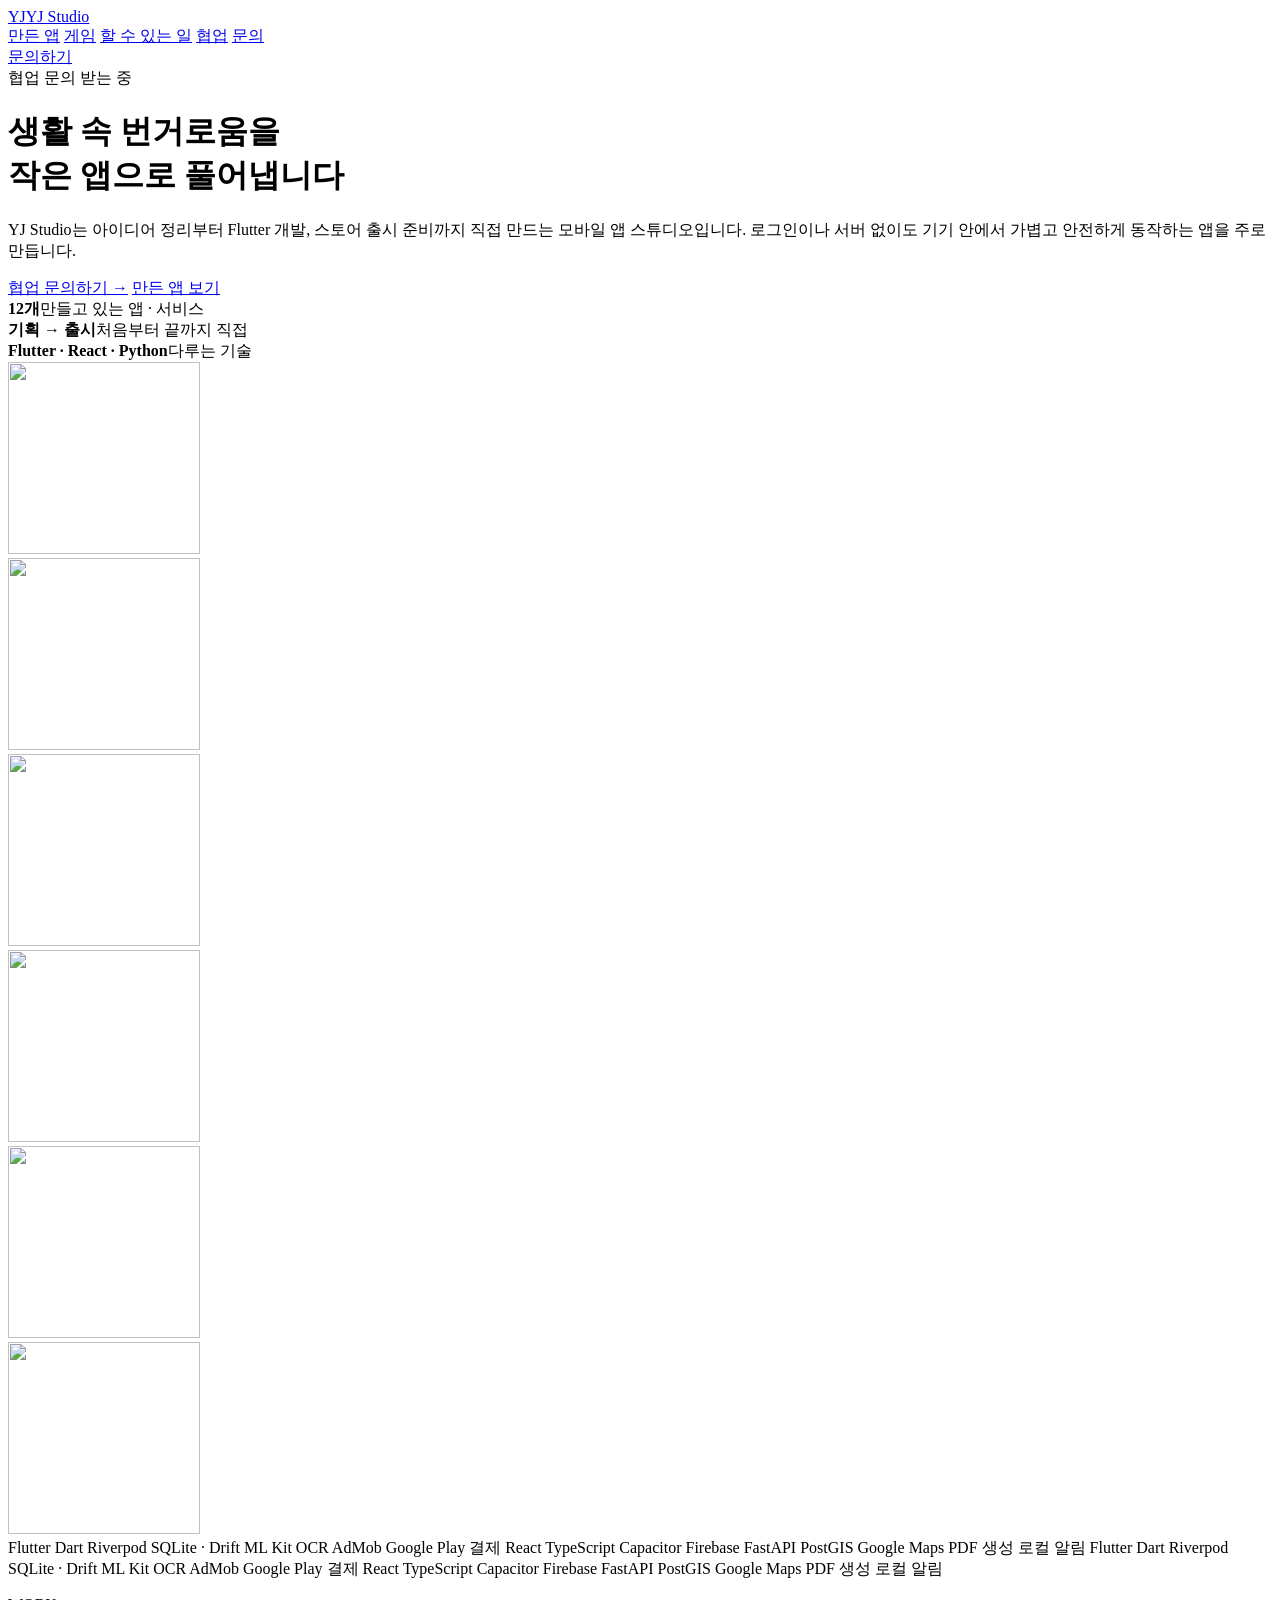
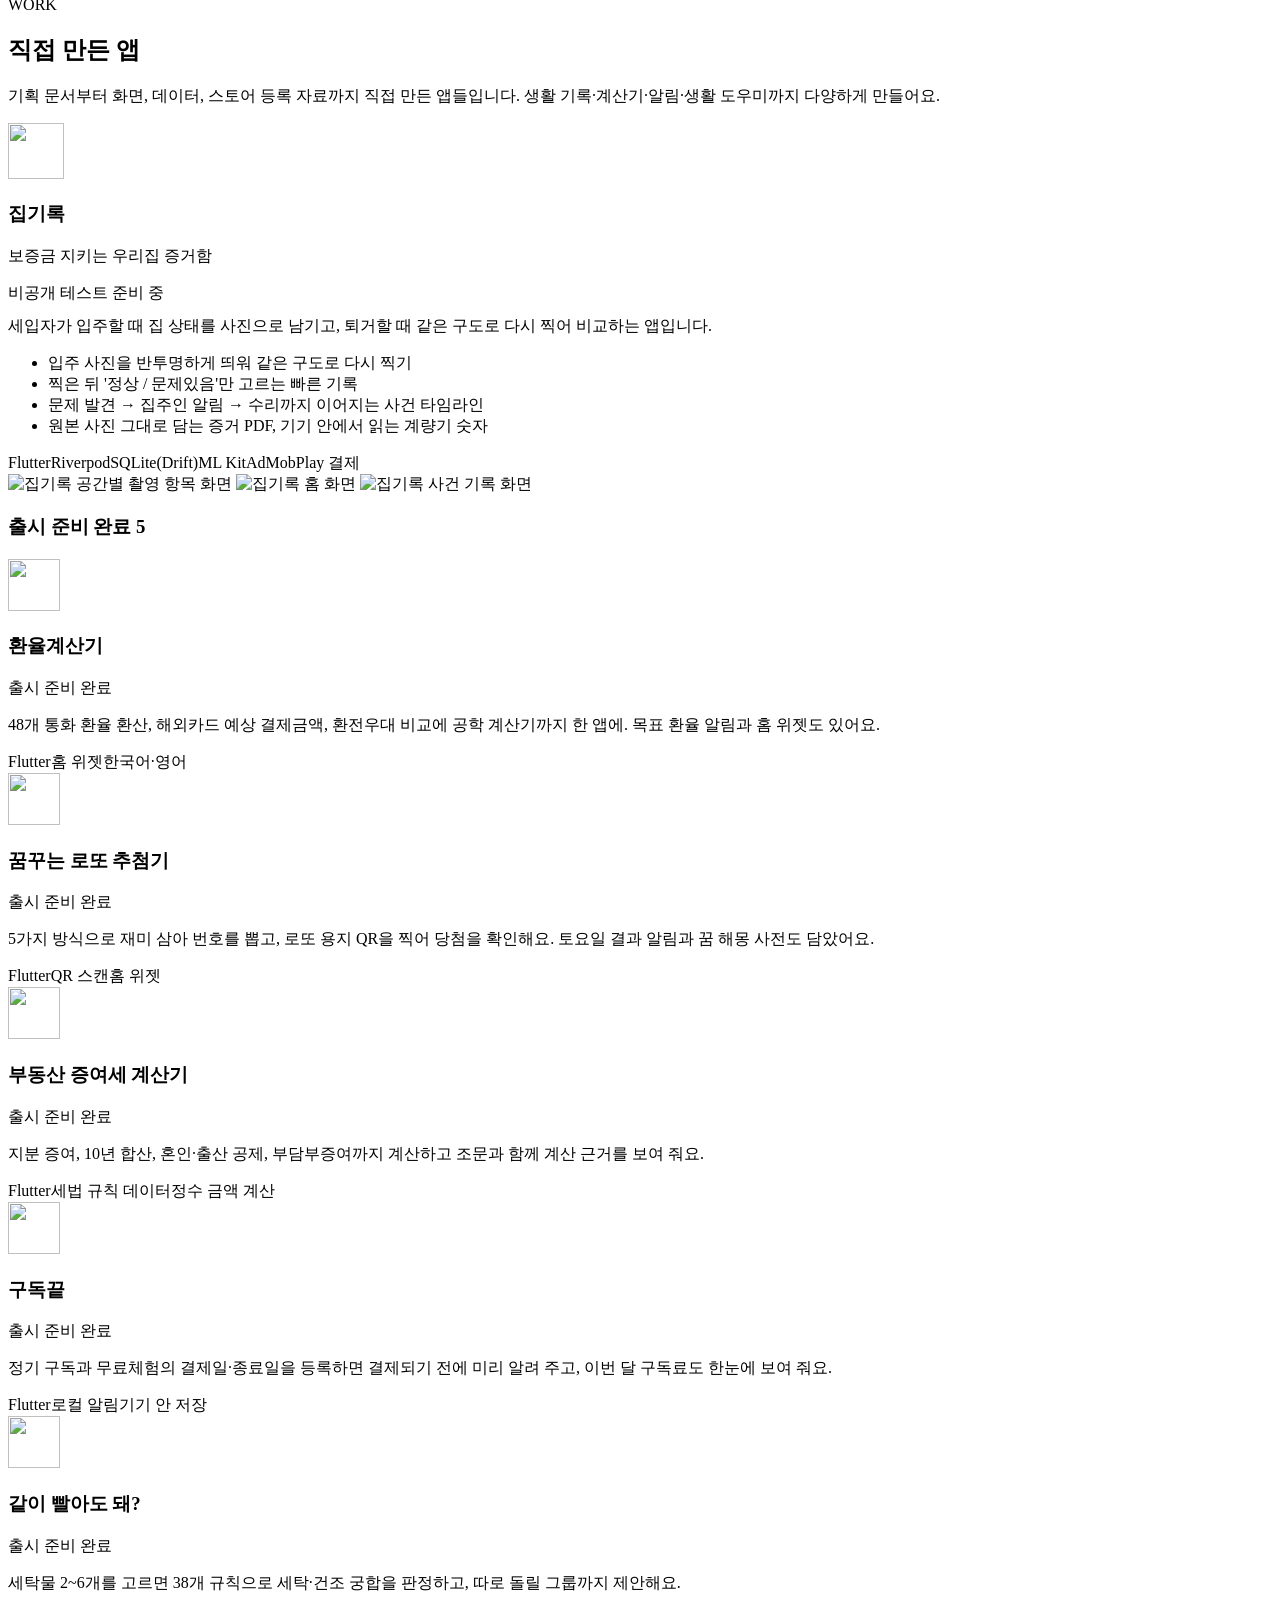
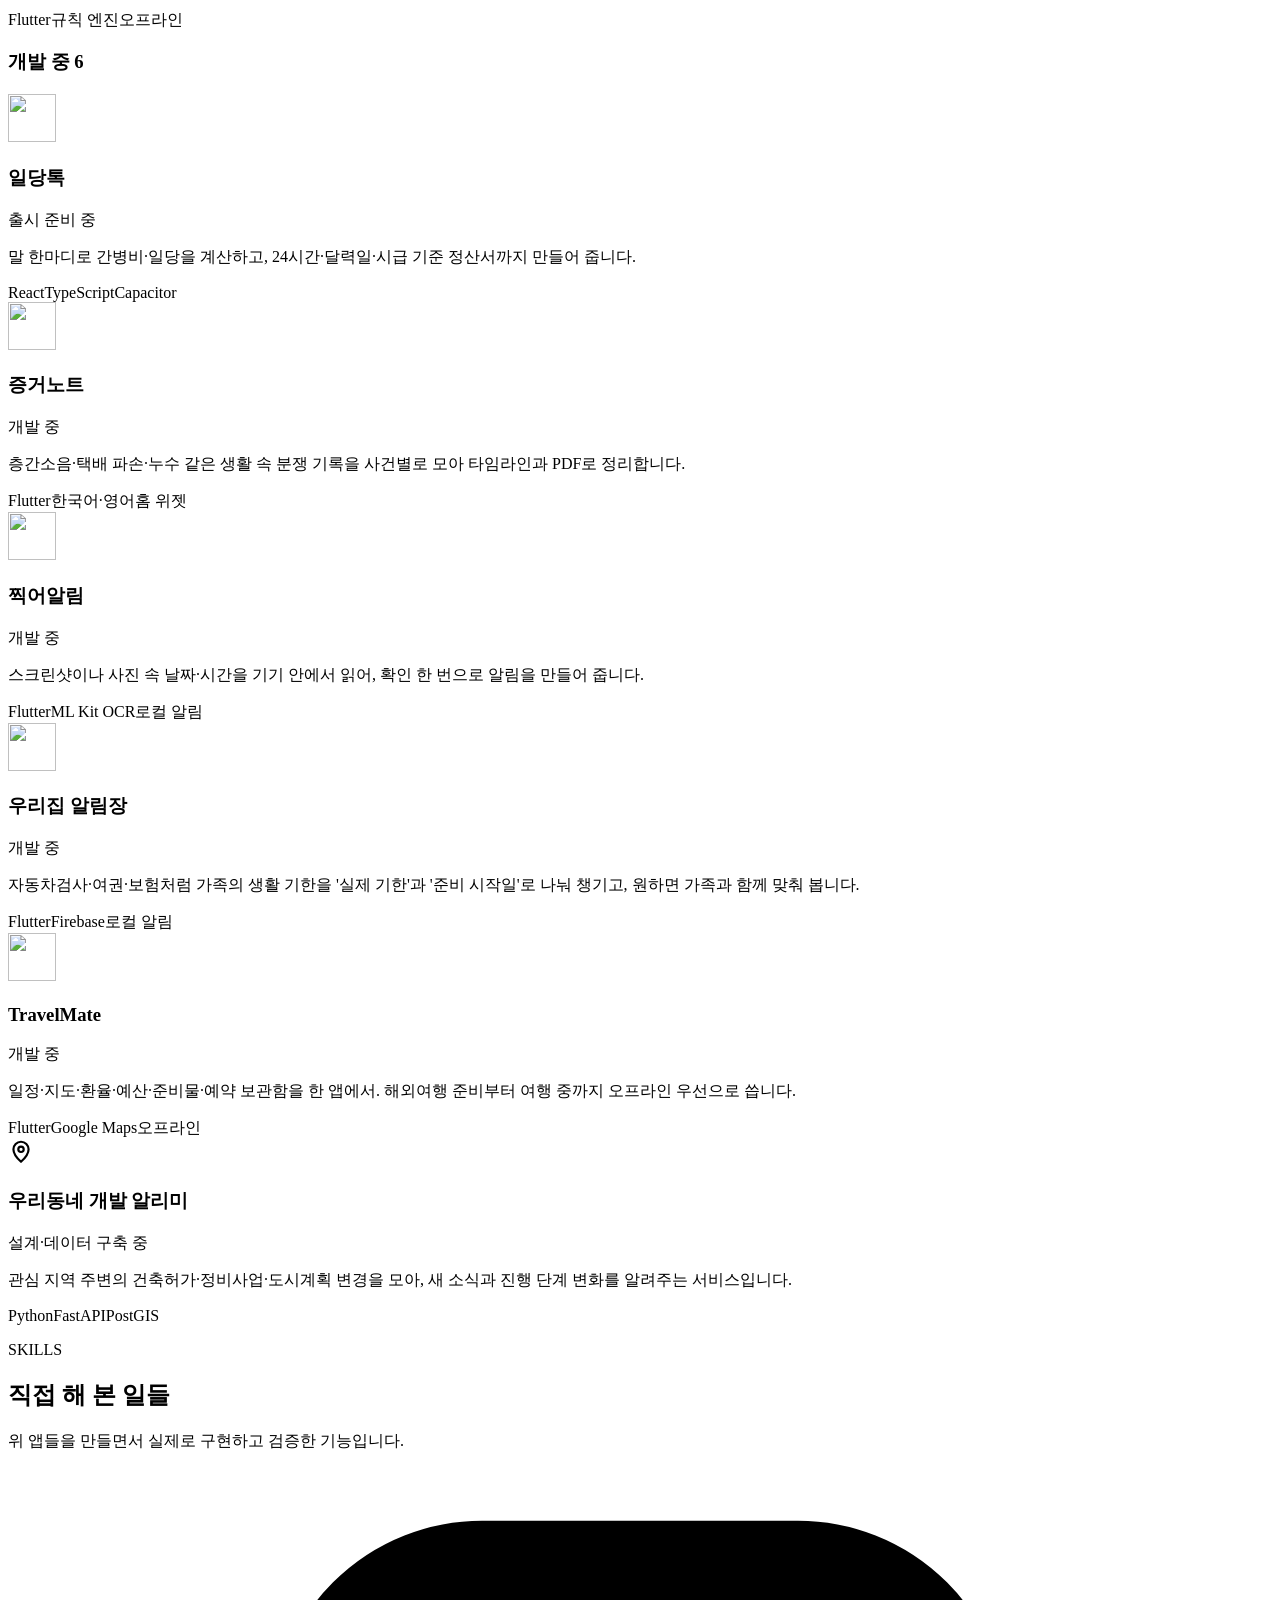
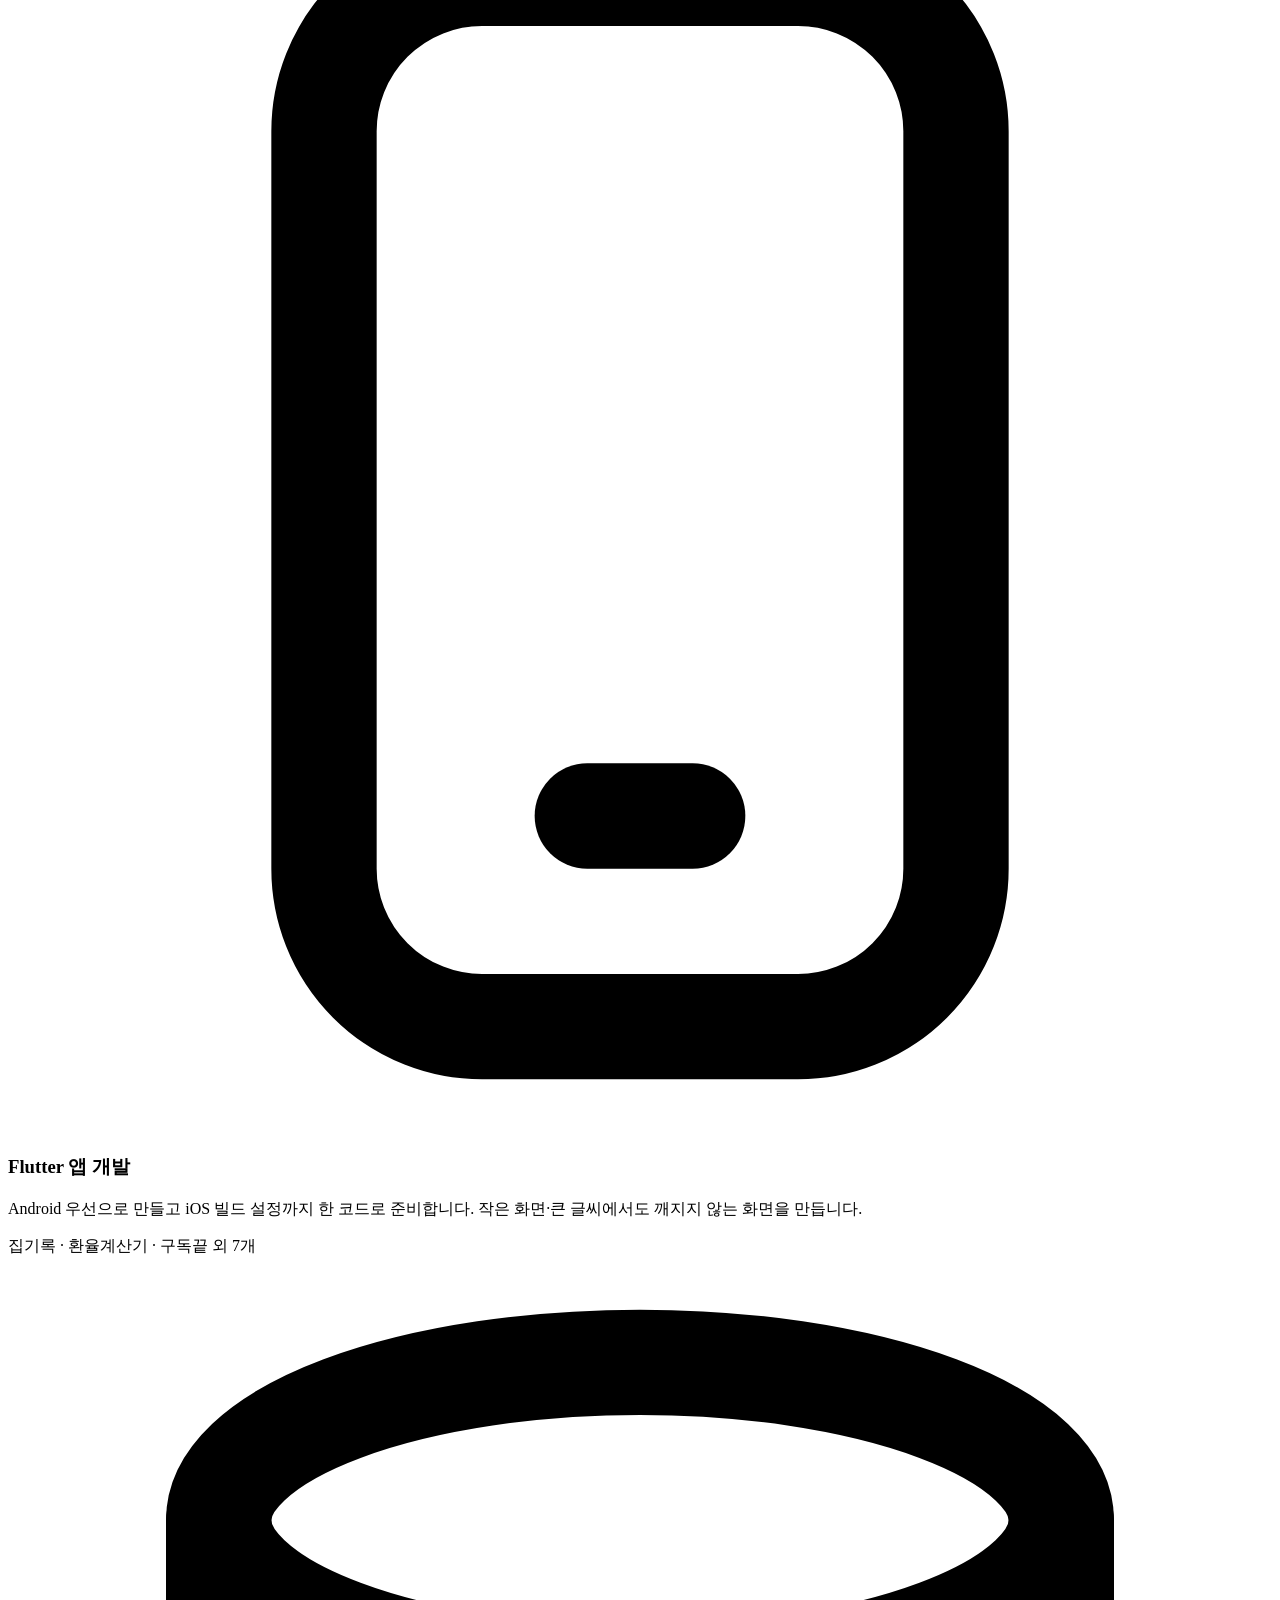
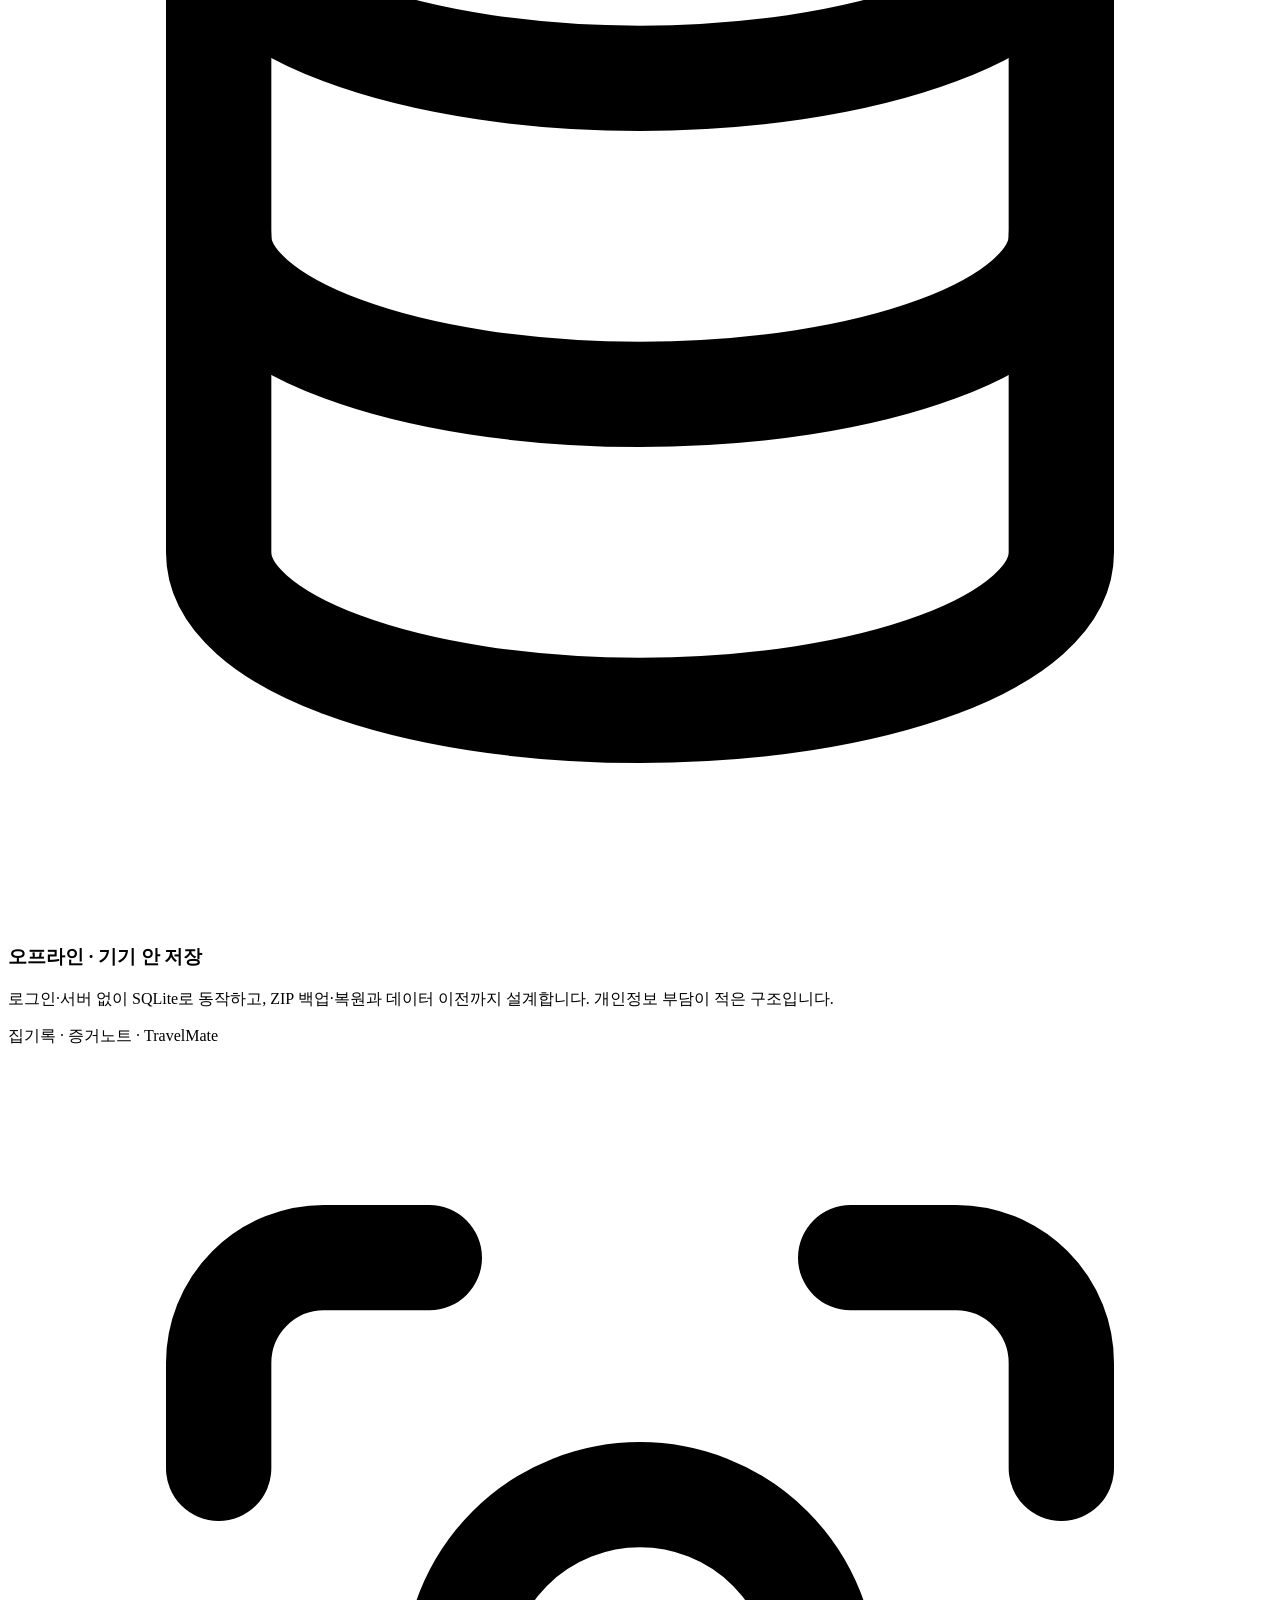
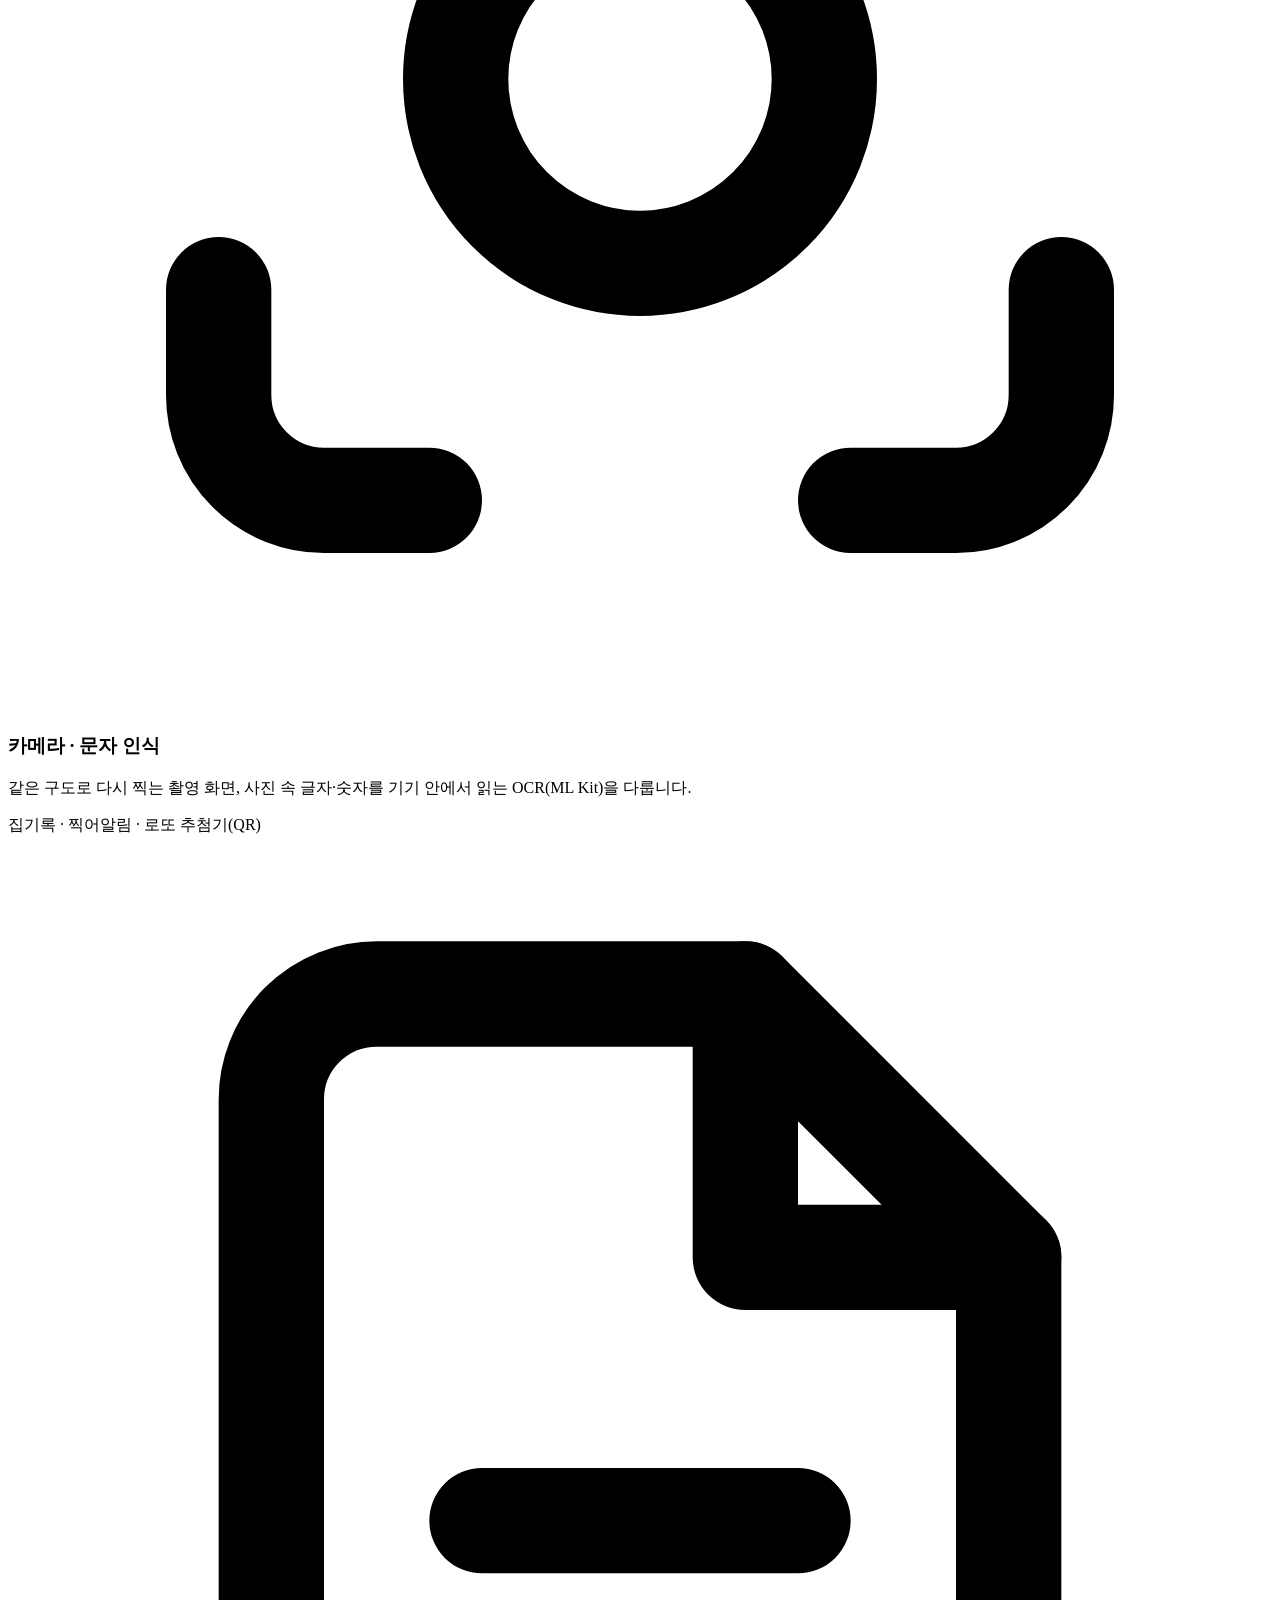
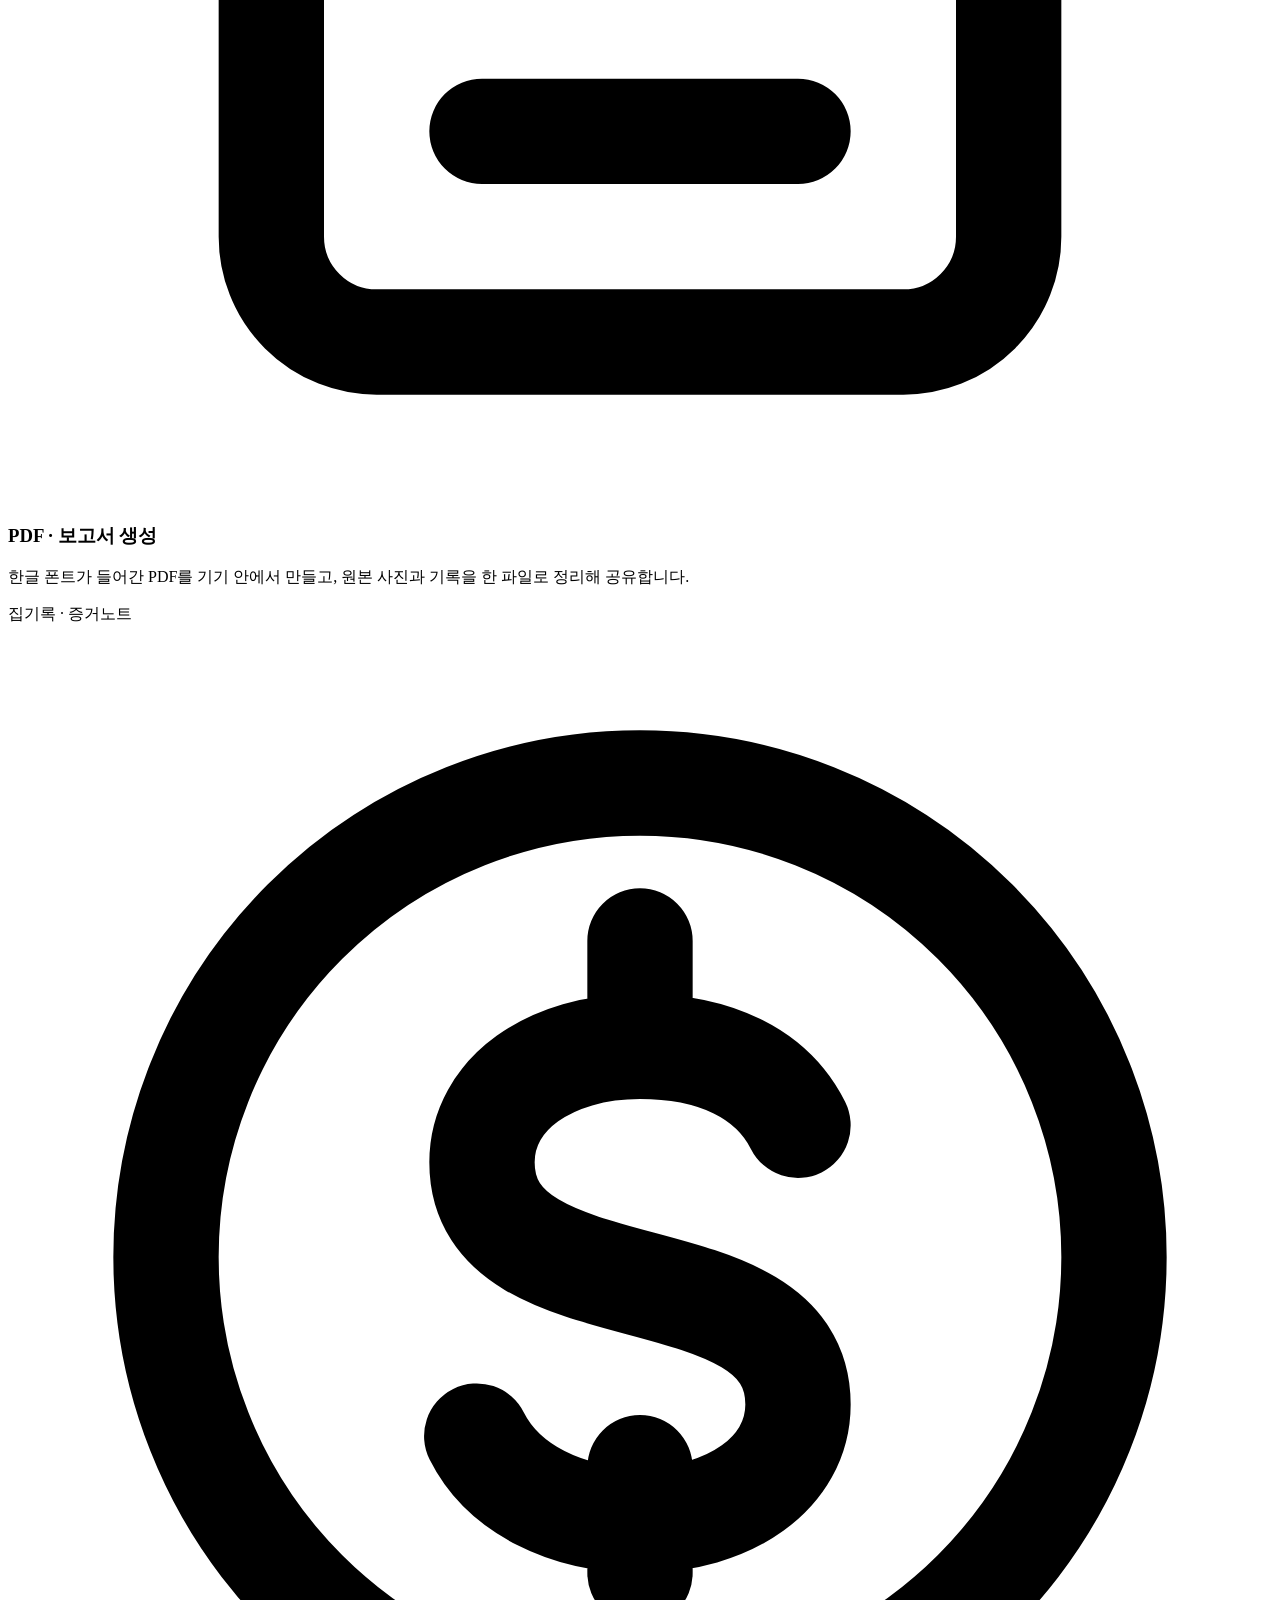
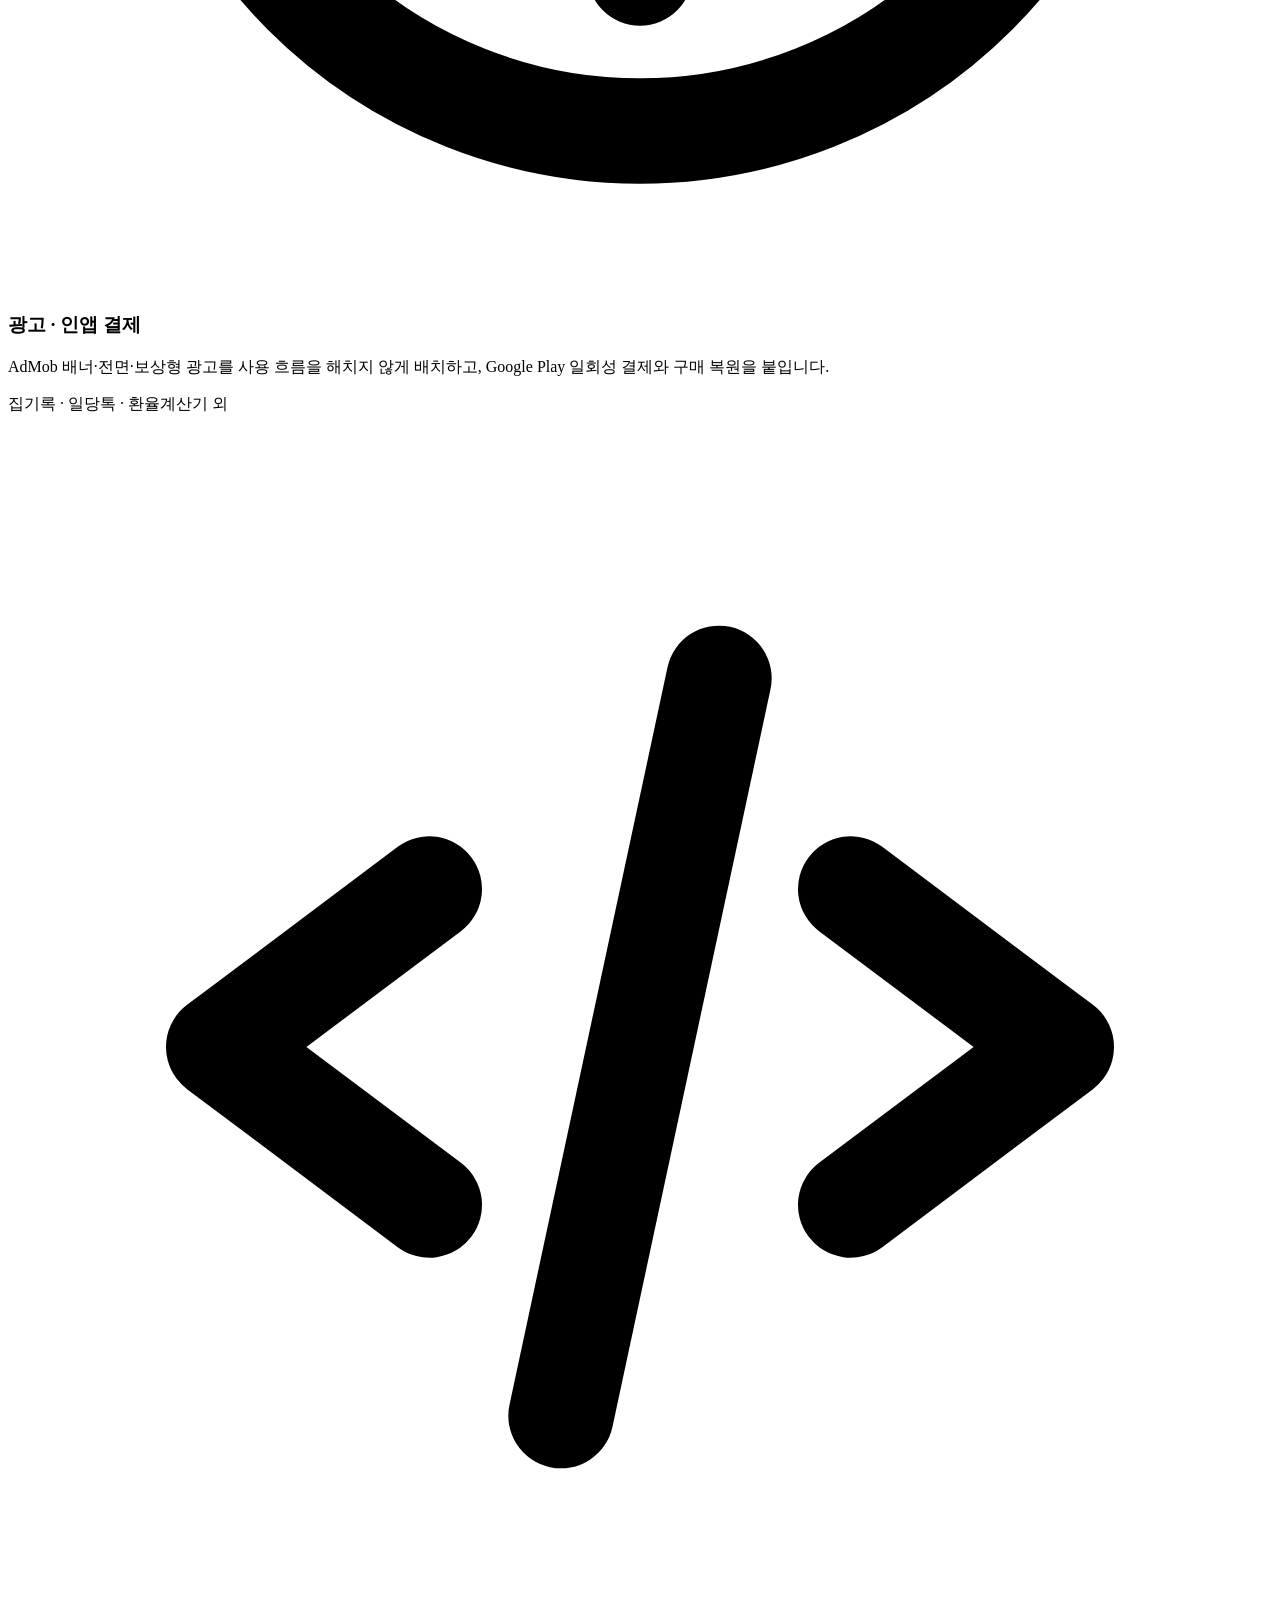
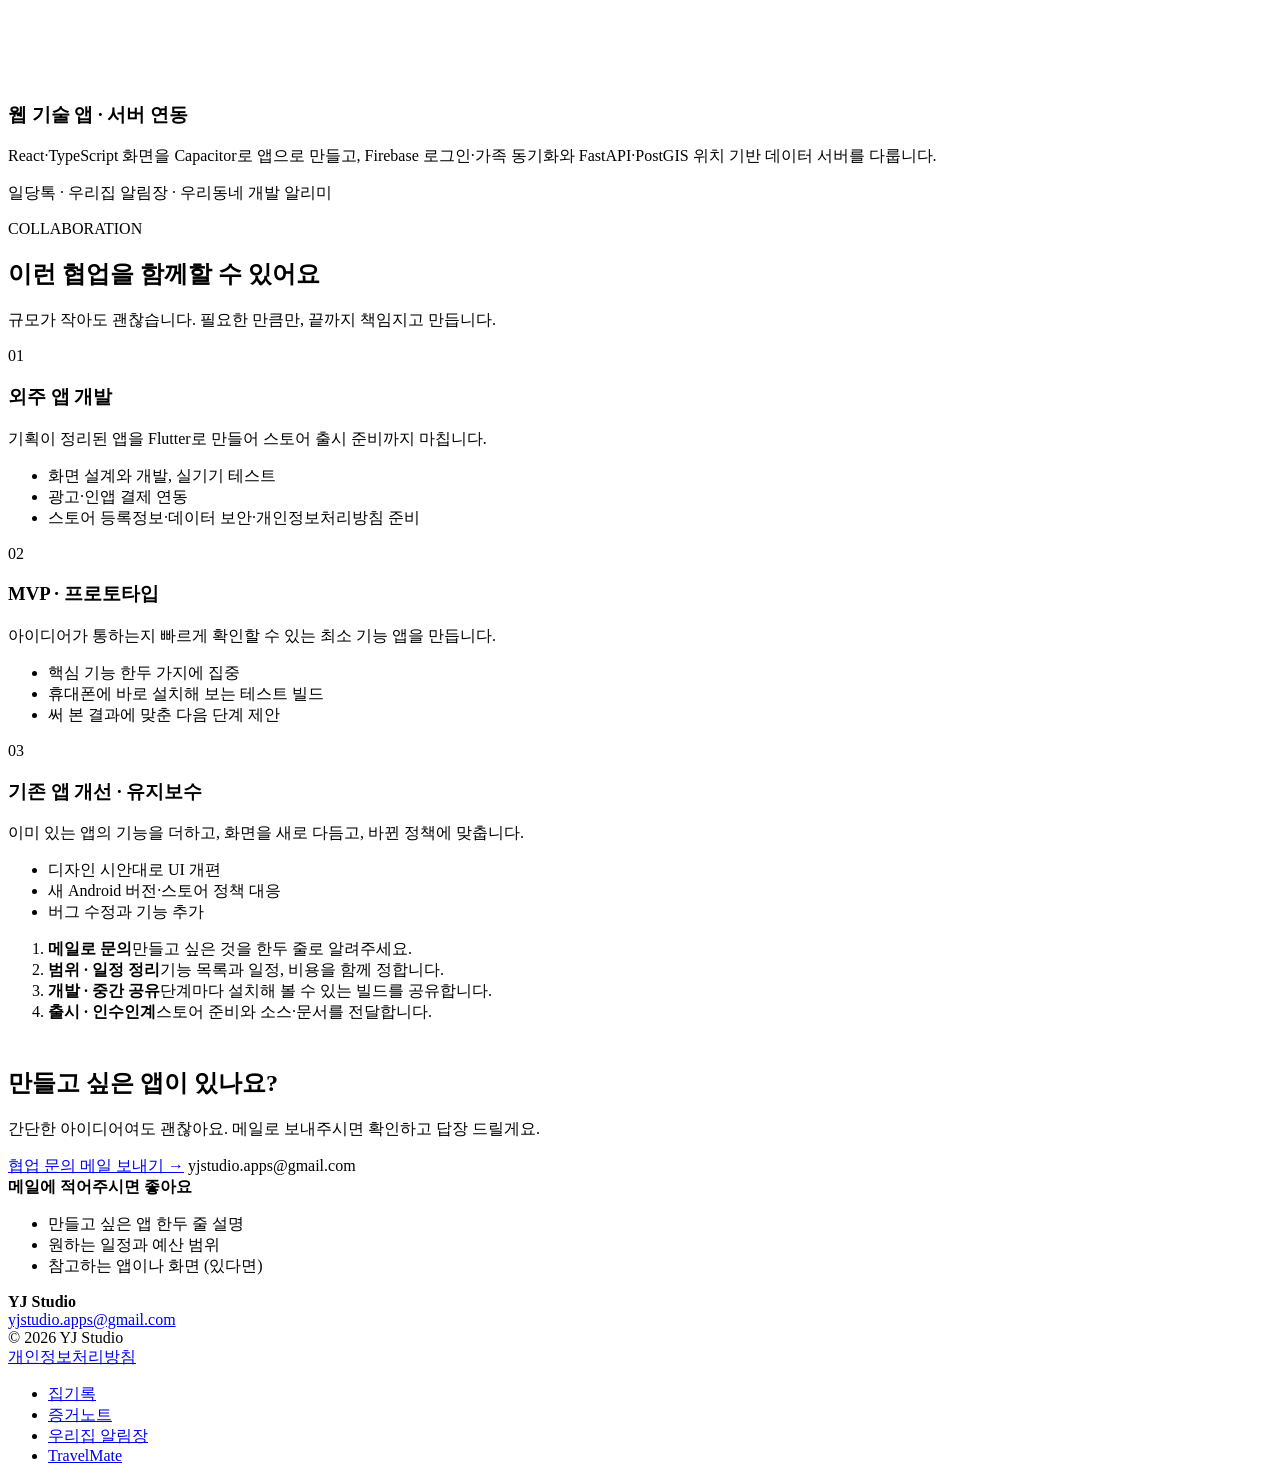
==== index.html @ 0ca09d97 "Add YJ Playworks games lineup" ====
<!doctype html>
<html lang="ko">
<head>
  <meta charset="utf-8">
  <meta name="viewport" content="width=device-width, initial-scale=1">
  <title>YJ Studio — 모바일 앱 개발 · 협업</title>
  <meta name="description" content="생활 속 번거로움을 작은 앱으로. YJ Studio는 기획부터 Flutter 개발, 스토어 출시 준비까지 직접 만드는 모바일 앱 스튜디오입니다. 외주 개발·MVP·기존 앱 개선 협업 문의를 받습니다.">
  <meta property="og:type" content="website">
  <meta property="og:title" content="YJ Studio — 모바일 앱 개발 · 협업">
  <meta property="og:description" content="기획부터 Flutter 개발, 스토어 출시 준비까지. 외주 개발·MVP·기존 앱 개선 협업 문의를 받습니다.">
  <meta property="og:url" content="https://yjstudio-apps.github.io/">
  <meta property="og:image" content="https://yjstudio-apps.github.io/assets/apps/homerecord.png">
  <meta name="theme-color" content="#0a1a2b">
  <link rel="icon" href="data:image/svg+xml,%3Csvg xmlns='http://www.w3.org/2000/svg' viewBox='0 0 64 64'%3E%3Cdefs%3E%3ClinearGradient id='g' x1='0' y1='0' x2='1' y2='1'%3E%3Cstop offset='0' stop-color='%230e8a9c'/%3E%3Cstop offset='1' stop-color='%232563eb'/%3E%3C/linearGradient%3E%3C/defs%3E%3Crect width='64' height='64' rx='18' fill='url(%23g)'/%3E%3Ctext x='32' y='42' font-family='Arial,sans-serif' font-size='26' font-weight='800' fill='white' text-anchor='middle'%3EYJ%3C/text%3E%3C/svg%3E">
  <link rel="preconnect" href="https://cdn.jsdelivr.net" crossorigin>
  <link rel="stylesheet" href="https://cdn.jsdelivr.net/gh/orioncactus/pretendard@v1.3.9/dist/web/variable/pretendardvariable-dynamic-subset.min.css">
  <link rel="stylesheet" href="assets/site.css">
  <script>document.documentElement.classList.add("js")</script>
</head>
<body>
  <nav class="nav" aria-label="주 메뉴">
    <div class="wrap">
      <a class="brand" href="#top"><span class="brand-mark" aria-hidden="true">YJ</span>YJ Studio</a>
      <div class="nav-links">
        <a href="#apps">만든 앱</a>
        <a href="games/">게임</a>
        <a href="#skills">할 수 있는 일</a>
        <a href="#work">협업</a>
        <a href="#contact">문의</a>
      </div>
      <a class="btn btn-glow btn-sm nav-cta" href="#contact">문의하기</a>
    </div>
  </nav>

  <main id="top">
    <!-- 첫 화면 -->
    <header class="hero">
      <span class="blob b1" aria-hidden="true"></span>
      <span class="blob b2" aria-hidden="true"></span>
      <span class="blob b3" aria-hidden="true"></span>
      <div class="wrap">
        <div>
          <span class="pill"><span class="dot" aria-hidden="true"></span>협업 문의 받는 중</span>
          <h1>생활 속 번거로움을<br><span class="grad-text">작은 앱</span>으로 풀어냅니다</h1>
          <p class="lead">YJ Studio는 아이디어 정리부터 Flutter 개발, 스토어 출시 준비까지 직접 만드는 모바일 앱 스튜디오입니다. 로그인이나 서버 없이도 기기 안에서 가볍고 안전하게 동작하는 앱을 주로 만듭니다.</p>
          <div class="hero-actions">
            <a class="btn btn-glow" href="#contact">협업 문의하기 <span class="arrow" aria-hidden="true">→</span></a>
            <a class="btn btn-glass" href="#apps">만든 앱 보기</a>
          </div>
          <div class="stats">
            <div class="stat"><strong>12개</strong><span>만들고 있는 앱 · 서비스</span></div>
            <div class="stat"><strong>기획 → 출시</strong><span>처음부터 끝까지 직접</span></div>
            <div class="stat"><strong>Flutter · React · Python</strong><span>다루는 기술</span></div>
          </div>
        </div>
        <div class="orbit" role="img" aria-label="YJ Studio가 만든 앱 아이콘: 집기록, 일당톡, 증거노트, 찍어알림, 우리집 알림장, TravelMate">
          <div class="hub"><img src="assets/apps/homerecord.png" alt="" width="192" height="192"></div>
          <div class="sat s1"><img src="assets/apps/ildangtok.png" alt="" width="192" height="192"></div>
          <div class="sat s2"><img src="assets/apps/evidencenote.png" alt="" width="192" height="192"></div>
          <div class="sat s3"><img src="assets/apps/snapreminder.png" alt="" width="192" height="192"></div>
          <div class="sat s4"><img src="assets/apps/familydeadline.png" alt="" width="192" height="192"></div>
          <div class="sat s5"><img src="assets/apps/travelmate.png" alt="" width="192" height="192"></div>
        </div>
      </div>
    </header>

    <!-- 다루는 기술 띠 -->
    <div class="marquee" aria-label="다루는 기술">
      <div class="marquee-track">
        <span>Flutter</span>
        <span>Dart</span>
        <span>Riverpod</span>
        <span>SQLite · Drift</span>
        <span>ML Kit OCR</span>
        <span>AdMob</span>
        <span>Google Play 결제</span>
        <span>React</span>
        <span>TypeScript</span>
        <span>Capacitor</span>
        <span>Firebase</span>
        <span>FastAPI</span>
        <span>PostGIS</span>
        <span>Google Maps</span>
        <span>PDF 생성</span>
        <span>로컬 알림</span>
        <span aria-hidden="true">Flutter</span>
        <span aria-hidden="true">Dart</span>
        <span aria-hidden="true">Riverpod</span>
        <span aria-hidden="true">SQLite · Drift</span>
        <span aria-hidden="true">ML Kit OCR</span>
        <span aria-hidden="true">AdMob</span>
        <span aria-hidden="true">Google Play 결제</span>
        <span aria-hidden="true">React</span>
        <span aria-hidden="true">TypeScript</span>
        <span aria-hidden="true">Capacitor</span>
        <span aria-hidden="true">Firebase</span>
        <span aria-hidden="true">FastAPI</span>
        <span aria-hidden="true">PostGIS</span>
        <span aria-hidden="true">Google Maps</span>
        <span aria-hidden="true">PDF 생성</span>
        <span aria-hidden="true">로컬 알림</span>
      </div>
    </div>

    <!-- 만든 앱 -->
    <section class="section" id="apps" aria-labelledby="apps-title">
      <div class="wrap">
        <p class="kicker">WORK</p>
        <h2 id="apps-title">직접 만든 앱</h2>
        <p class="sub">기획 문서부터 화면, 데이터, 스토어 등록 자료까지 직접 만든 앱들입니다. 생활 기록·계산기·알림·생활 도우미까지 다양하게 만들어요.</p>

        <article class="feature">
          <div>
            <div class="feature-head">
              <img src="assets/apps/homerecord.png" alt="" width="56" height="56">
              <div>
                <h3>집기록</h3>
                <p class="tagline">보증금 지키는 우리집 증거함</p>
              </div>
            </div>
            <span class="status ready">비공개 테스트 준비 중</span>
            <p style="margin-top:12px">세입자가 입주할 때 집 상태를 사진으로 남기고, 퇴거할 때 같은 구도로 다시 찍어 비교하는 앱입니다.</p>
            <ul class="checks">
              <li>입주 사진을 반투명하게 띄워 같은 구도로 다시 찍기</li>
              <li>찍은 뒤 '정상 / 문제있음'만 고르는 빠른 기록</li>
              <li>문제 발견 → 집주인 알림 → 수리까지 이어지는 사건 타임라인</li>
              <li>원본 사진 그대로 담는 증거 PDF, 기기 안에서 읽는 계량기 숫자</li>
            </ul>
            <div class="tags"><span>Flutter</span><span>Riverpod</span><span>SQLite(Drift)</span><span>ML Kit</span><span>AdMob</span><span>Play 결제</span></div>
          </div>
          <div class="phones">
            <img src="assets/shots/homerecord-space.webp" alt="집기록 공간별 촬영 항목 화면" width="480" height="986" loading="lazy">
            <img src="assets/shots/homerecord-home.webp" alt="집기록 홈 화면" width="480" height="986" loading="lazy">
            <img src="assets/shots/homerecord-issue.webp" alt="집기록 사건 기록 화면" width="480" height="986" loading="lazy">
          </div>
        </article>

        <h3 class="group-title">출시 준비 완료 <span>5</span></h3>
        <div class="grid">
          <article class="app">
            <div class="app-top">
              <img src="assets/apps/fxcalc.png" alt="" width="52" height="52">
              <div><h3>환율계산기</h3><span class="status ready">출시 준비 완료</span></div>
            </div>
            <p class="one">48개 통화 환율 환산, 해외카드 예상 결제금액, 환전우대 비교에 공학 계산기까지 한 앱에. 목표 환율 알림과 홈 위젯도 있어요.</p>
            <div class="tags"><span>Flutter</span><span>홈 위젯</span><span>한국어·영어</span></div>
          </article>
          <article class="app">
            <div class="app-top">
              <img src="assets/apps/lotto.png" alt="" width="52" height="52">
              <div><h3>꿈꾸는 로또 추첨기</h3><span class="status ready">출시 준비 완료</span></div>
            </div>
            <p class="one">5가지 방식으로 재미 삼아 번호를 뽑고, 로또 용지 QR을 찍어 당첨을 확인해요. 토요일 결과 알림과 꿈 해몽 사전도 담았어요.</p>
            <div class="tags"><span>Flutter</span><span>QR 스캔</span><span>홈 위젯</span></div>
          </article>
          <article class="app">
            <div class="app-top">
              <img src="assets/apps/gifttax.png" alt="" width="52" height="52">
              <div><h3>부동산 증여세 계산기</h3><span class="status ready">출시 준비 완료</span></div>
            </div>
            <p class="one">지분 증여, 10년 합산, 혼인·출산 공제, 부담부증여까지 계산하고 조문과 함께 계산 근거를 보여 줘요.</p>
            <div class="tags"><span>Flutter</span><span>세법 규칙 데이터</span><span>정수 금액 계산</span></div>
          </article>
          <article class="app">
            <div class="app-top">
              <img src="assets/apps/subend.png" alt="" width="52" height="52">
              <div><h3>구독끝</h3><span class="status ready">출시 준비 완료</span></div>
            </div>
            <p class="one">정기 구독과 무료체험의 결제일·종료일을 등록하면 결제되기 전에 미리 알려 주고, 이번 달 구독료도 한눈에 보여 줘요.</p>
            <div class="tags"><span>Flutter</span><span>로컬 알림</span><span>기기 안 저장</span></div>
          </article>
          <article class="app">
            <div class="app-top">
              <img src="assets/apps/wash.png" alt="" width="52" height="52">
              <div><h3>같이 빨아도 돼?</h3><span class="status ready">출시 준비 완료</span></div>
            </div>
            <p class="one">세탁물 2~6개를 고르면 38개 규칙으로 세탁·건조 궁합을 판정하고, 따로 돌릴 그룹까지 제안해요.</p>
            <div class="tags"><span>Flutter</span><span>규칙 엔진</span><span>오프라인</span></div>
          </article>
        </div>

        <h3 class="group-title">개발 중 <span>6</span></h3>
        <div class="grid">
          <article class="app">
            <div class="app-top">
              <img class="light" src="assets/apps/ildangtok.png" alt="" width="48" height="48">
              <div><h3>일당톡</h3><span class="status ready">출시 준비 중</span></div>
            </div>
            <p class="one">말 한마디로 간병비·일당을 계산하고, 24시간·달력일·시급 기준 정산서까지 만들어 줍니다.</p>
            <div class="tags"><span>React</span><span>TypeScript</span><span>Capacitor</span></div>
          </article>

          <article class="app">
            <div class="app-top">
              <img src="assets/apps/evidencenote.png" alt="" width="48" height="48">
              <div><h3>증거노트</h3><span class="status dev">개발 중</span></div>
            </div>
            <p class="one">층간소음·택배 파손·누수 같은 생활 속 분쟁 기록을 사건별로 모아 타임라인과 PDF로 정리합니다.</p>
            <div class="tags"><span>Flutter</span><span>한국어·영어</span><span>홈 위젯</span></div>
          </article>

          <article class="app">
            <div class="app-top">
              <img src="assets/apps/snapreminder.png" alt="" width="48" height="48">
              <div><h3>찍어알림</h3><span class="status dev">개발 중</span></div>
            </div>
            <p class="one">스크린샷이나 사진 속 날짜·시간을 기기 안에서 읽어, 확인 한 번으로 알림을 만들어 줍니다.</p>
            <div class="tags"><span>Flutter</span><span>ML Kit OCR</span><span>로컬 알림</span></div>
          </article>

          <article class="app">
            <div class="app-top">
              <img src="assets/apps/familydeadline.png" alt="" width="48" height="48">
              <div><h3>우리집 알림장</h3><span class="status dev">개발 중</span></div>
            </div>
            <p class="one">자동차검사·여권·보험처럼 가족의 생활 기한을 '실제 기한'과 '준비 시작일'로 나눠 챙기고, 원하면 가족과 함께 맞춰 봅니다.</p>
            <div class="tags"><span>Flutter</span><span>Firebase</span><span>로컬 알림</span></div>
          </article>

          <article class="app">
            <div class="app-top">
              <img src="assets/apps/travelmate.png" alt="" width="48" height="48">
              <div><h3>TravelMate</h3><span class="status dev">개발 중</span></div>
            </div>
            <p class="one">일정·지도·환율·예산·준비물·예약 보관함을 한 앱에서. 해외여행 준비부터 여행 중까지 오프라인 우선으로 씁니다.</p>
            <div class="tags"><span>Flutter</span><span>Google Maps</span><span>오프라인</span></div>
          </article>

          <article class="app">
            <div class="app-top">
              <span class="app-glyph" aria-hidden="true">
                <svg width="26" height="26" viewBox="0 0 24 24" fill="none" stroke="currentColor" stroke-width="2" stroke-linecap="round" stroke-linejoin="round"><path d="M12 21s-7-6.1-7-11.5A7 7 0 0 1 19 9.5C19 14.9 12 21 12 21z"/><circle cx="12" cy="9.5" r="2.5"/></svg>
              </span>
              <div><h3>우리동네 개발 알리미</h3><span class="status plan">설계·데이터 구축 중</span></div>
            </div>
            <p class="one">관심 지역 주변의 건축허가·정비사업·도시계획 변경을 모아, 새 소식과 진행 단계 변화를 알려주는 서비스입니다.</p>
            <div class="tags"><span>Python</span><span>FastAPI</span><span>PostGIS</span></div>
          </article>
        </div>
      </div>
    </section>

    <!-- 할 수 있는 일 -->
    <section class="section alt" id="skills" aria-labelledby="skills-title">
      <div class="wrap">
        <p class="kicker">SKILLS</p>
        <h2 id="skills-title">직접 해 본 일들</h2>
        <p class="sub">위 앱들을 만들면서 실제로 구현하고 검증한 기능입니다.</p>
        <div class="skills">
          <div class="skill">
            <div class="ic"><svg viewBox="0 0 24 24" fill="none" stroke="currentColor" stroke-width="2" stroke-linecap="round" stroke-linejoin="round"><rect x="6" y="2" width="12" height="20" rx="3"/><path d="M11 18h2"/></svg></div>
            <h3>Flutter 앱 개발</h3>
            <p>Android 우선으로 만들고 iOS 빌드 설정까지 한 코드로 준비합니다. 작은 화면·큰 글씨에서도 깨지지 않는 화면을 만듭니다.</p>
            <span class="where">집기록 · 환율계산기 · 구독끝 외 7개</span>
          </div>
          <div class="skill">
            <div class="ic"><svg viewBox="0 0 24 24" fill="none" stroke="currentColor" stroke-width="2" stroke-linecap="round" stroke-linejoin="round"><ellipse cx="12" cy="5" rx="8" ry="3"/><path d="M4 5v6c0 1.7 3.6 3 8 3s8-1.3 8-3V5"/><path d="M4 11v6c0 1.7 3.6 3 8 3s8-1.3 8-3v-6"/></svg></div>
            <h3>오프라인 · 기기 안 저장</h3>
            <p>로그인·서버 없이 SQLite로 동작하고, ZIP 백업·복원과 데이터 이전까지 설계합니다. 개인정보 부담이 적은 구조입니다.</p>
            <span class="where">집기록 · 증거노트 · TravelMate</span>
          </div>
          <div class="skill">
            <div class="ic"><svg viewBox="0 0 24 24" fill="none" stroke="currentColor" stroke-width="2" stroke-linecap="round" stroke-linejoin="round"><path d="M4 8V6a2 2 0 0 1 2-2h2M16 4h2a2 2 0 0 1 2 2v2M20 16v2a2 2 0 0 1-2 2h-2M8 20H6a2 2 0 0 1-2-2v-2"/><circle cx="12" cy="12" r="3.5"/></svg></div>
            <h3>카메라 · 문자 인식</h3>
            <p>같은 구도로 다시 찍는 촬영 화면, 사진 속 글자·숫자를 기기 안에서 읽는 OCR(ML Kit)을 다룹니다.</p>
            <span class="where">집기록 · 찍어알림 · 로또 추첨기(QR)</span>
          </div>
          <div class="skill">
            <div class="ic"><svg viewBox="0 0 24 24" fill="none" stroke="currentColor" stroke-width="2" stroke-linecap="round" stroke-linejoin="round"><path d="M14 3H7a2 2 0 0 0-2 2v14a2 2 0 0 0 2 2h10a2 2 0 0 0 2-2V8z"/><path d="M14 3v5h5M9 13h6M9 17h6"/></svg></div>
            <h3>PDF · 보고서 생성</h3>
            <p>한글 폰트가 들어간 PDF를 기기 안에서 만들고, 원본 사진과 기록을 한 파일로 정리해 공유합니다.</p>
            <span class="where">집기록 · 증거노트</span>
          </div>
          <div class="skill">
            <div class="ic"><svg viewBox="0 0 24 24" fill="none" stroke="currentColor" stroke-width="2" stroke-linecap="round" stroke-linejoin="round"><circle cx="12" cy="12" r="9"/><path d="M15 9.5c-.5-1-1.6-1.5-3-1.5-1.7 0-3 .9-3 2.2 0 3 6 1.6 6 4.6 0 1.3-1.3 2.2-3 2.2-1.4 0-2.6-.6-3.1-1.6M12 6v2M12 16v2"/></svg></div>
            <h3>광고 · 인앱 결제</h3>
            <p>AdMob 배너·전면·보상형 광고를 사용 흐름을 해치지 않게 배치하고, Google Play 일회성 결제와 구매 복원을 붙입니다.</p>
            <span class="where">집기록 · 일당톡 · 환율계산기 외</span>
          </div>
          <div class="skill">
            <div class="ic"><svg viewBox="0 0 24 24" fill="none" stroke="currentColor" stroke-width="2" stroke-linecap="round" stroke-linejoin="round"><path d="M8 9l-4 3 4 3M16 9l4 3-4 3M13.5 5l-3 14"/></svg></div>
            <h3>웹 기술 앱 · 서버 연동</h3>
            <p>React·TypeScript 화면을 Capacitor로 앱으로 만들고, Firebase 로그인·가족 동기화와 FastAPI·PostGIS 위치 기반 데이터 서버를 다룹니다.</p>
            <span class="where">일당톡 · 우리집 알림장 · 우리동네 개발 알리미</span>
          </div>
        </div>
      </div>
    </section>

    <!-- 협업 -->
    <section class="section" id="work" aria-labelledby="work-title">
      <div class="wrap">
        <p class="kicker">COLLABORATION</p>
        <h2 id="work-title">이런 협업을 함께할 수 있어요</h2>
        <p class="sub">규모가 작아도 괜찮습니다. 필요한 만큼만, 끝까지 책임지고 만듭니다.</p>
        <div class="offers">
          <div class="offer">
            <span class="num grad-text">01</span>
            <h3>외주 앱 개발</h3>
            <p>기획이 정리된 앱을 Flutter로 만들어 스토어 출시 준비까지 마칩니다.</p>
            <ul>
              <li>화면 설계와 개발, 실기기 테스트</li>
              <li>광고·인앱 결제 연동</li>
              <li>스토어 등록정보·데이터 보안·개인정보처리방침 준비</li>
            </ul>
          </div>
          <div class="offer">
            <span class="num grad-text">02</span>
            <h3>MVP · 프로토타입</h3>
            <p>아이디어가 통하는지 빠르게 확인할 수 있는 최소 기능 앱을 만듭니다.</p>
            <ul>
              <li>핵심 기능 한두 가지에 집중</li>
              <li>휴대폰에 바로 설치해 보는 테스트 빌드</li>
              <li>써 본 결과에 맞춘 다음 단계 제안</li>
            </ul>
          </div>
          <div class="offer">
            <span class="num grad-text">03</span>
            <h3>기존 앱 개선 · 유지보수</h3>
            <p>이미 있는 앱의 기능을 더하고, 화면을 새로 다듬고, 바뀐 정책에 맞춥니다.</p>
            <ul>
              <li>디자인 시안대로 UI 개편</li>
              <li>새 Android 버전·스토어 정책 대응</li>
              <li>버그 수정과 기능 추가</li>
            </ul>
          </div>
        </div>

        <ol class="steps" aria-label="진행 순서">
          <li><strong>메일로 문의</strong><span>만들고 싶은 것을 한두 줄로 알려주세요.</span></li>
          <li><strong>범위 · 일정 정리</strong><span>기능 목록과 일정, 비용을 함께 정합니다.</span></li>
          <li><strong>개발 · 중간 공유</strong><span>단계마다 설치해 볼 수 있는 빌드를 공유합니다.</span></li>
          <li><strong>출시 · 인수인계</strong><span>스토어 준비와 소스·문서를 전달합니다.</span></li>
        </ol>
      </div>
    </section>

    <!-- 문의 -->
    <section class="section" id="contact" aria-labelledby="contact-title" style="padding-top:8px">
      <div class="wrap">
        <div class="contact">
          <span class="blob b1" aria-hidden="true"></span>
          <span class="blob b2" aria-hidden="true"></span>
          <h2 id="contact-title">만들고 싶은 앱이 있나요?</h2>
          <p>간단한 아이디어여도 괜찮아요. 메일로 보내주시면 확인하고 답장 드릴게요.</p>
          <a class="btn btn-white" href="mailto:yjstudio.apps@gmail.com?subject=%5BYJ%20Studio%5D%20%ED%98%91%EC%97%85%20%EB%AC%B8%EC%9D%98">협업 문의 메일 보내기 <span class="arrow" aria-hidden="true">→</span></a>
          <span class="mail">yjstudio.apps@gmail.com</span>
          <div class="hint">
            <strong>메일에 적어주시면 좋아요</strong>
            <ul>
              <li>만들고 싶은 앱 한두 줄 설명</li>
              <li>원하는 일정과 예산 범위</li>
              <li>참고하는 앱이나 화면 (있다면)</li>
            </ul>
          </div>
        </div>
      </div>
    </section>
  </main>

  <footer class="foot">
    <div class="wrap">
      <div>
        <strong style="color:var(--ink)">YJ Studio</strong><br>
        <a href="mailto:yjstudio.apps@gmail.com">yjstudio.apps@gmail.com</a><br>
        © 2026 YJ Studio
      </div>
      <div>
        <a href="privacy/">개인정보처리방침</a>
        <ul>
          <li><a href="privacy/homerecord/">집기록</a></li>
          <li><a href="privacy/evidencenote/">증거노트</a></li>
          <li><a href="privacy/woorijip/">우리집 알림장</a></li>
          <li><a href="privacy/travelmate/">TravelMate</a></li>
        </ul>
      </div>
    </div>
  </footer>

  <script>
    // 상단 바: 첫 화면을 지나면 배경을 깐다
    const nav = document.querySelector('.nav');
    const onScroll = () => nav.classList.toggle('scrolled', window.scrollY > 24);
    onScroll();
    window.addEventListener('scroll', onScroll, { passive: true });

    // 스크롤하면 카드가 차례로 떠오른다 (움직임 줄이기 설정이면 CSS 가 바로 보여 준다)
    const targets = document.querySelectorAll('.section h2, .section .sub, .feature, .app, .skill, .offer, .steps li, .contact');
    const io = new IntersectionObserver((entries) => {
      for (const e of entries) {
        if (e.isIntersecting) { e.target.classList.add('in'); io.unobserve(e.target); }
      }
    }, { threshold: 0.12, rootMargin: '0px 0px -40px 0px' });
    targets.forEach((el, i) => {
      el.classList.add('reveal', 'd' + (i % 3 + 1));
      io.observe(el);
    });
  </script>
</body>
</html>
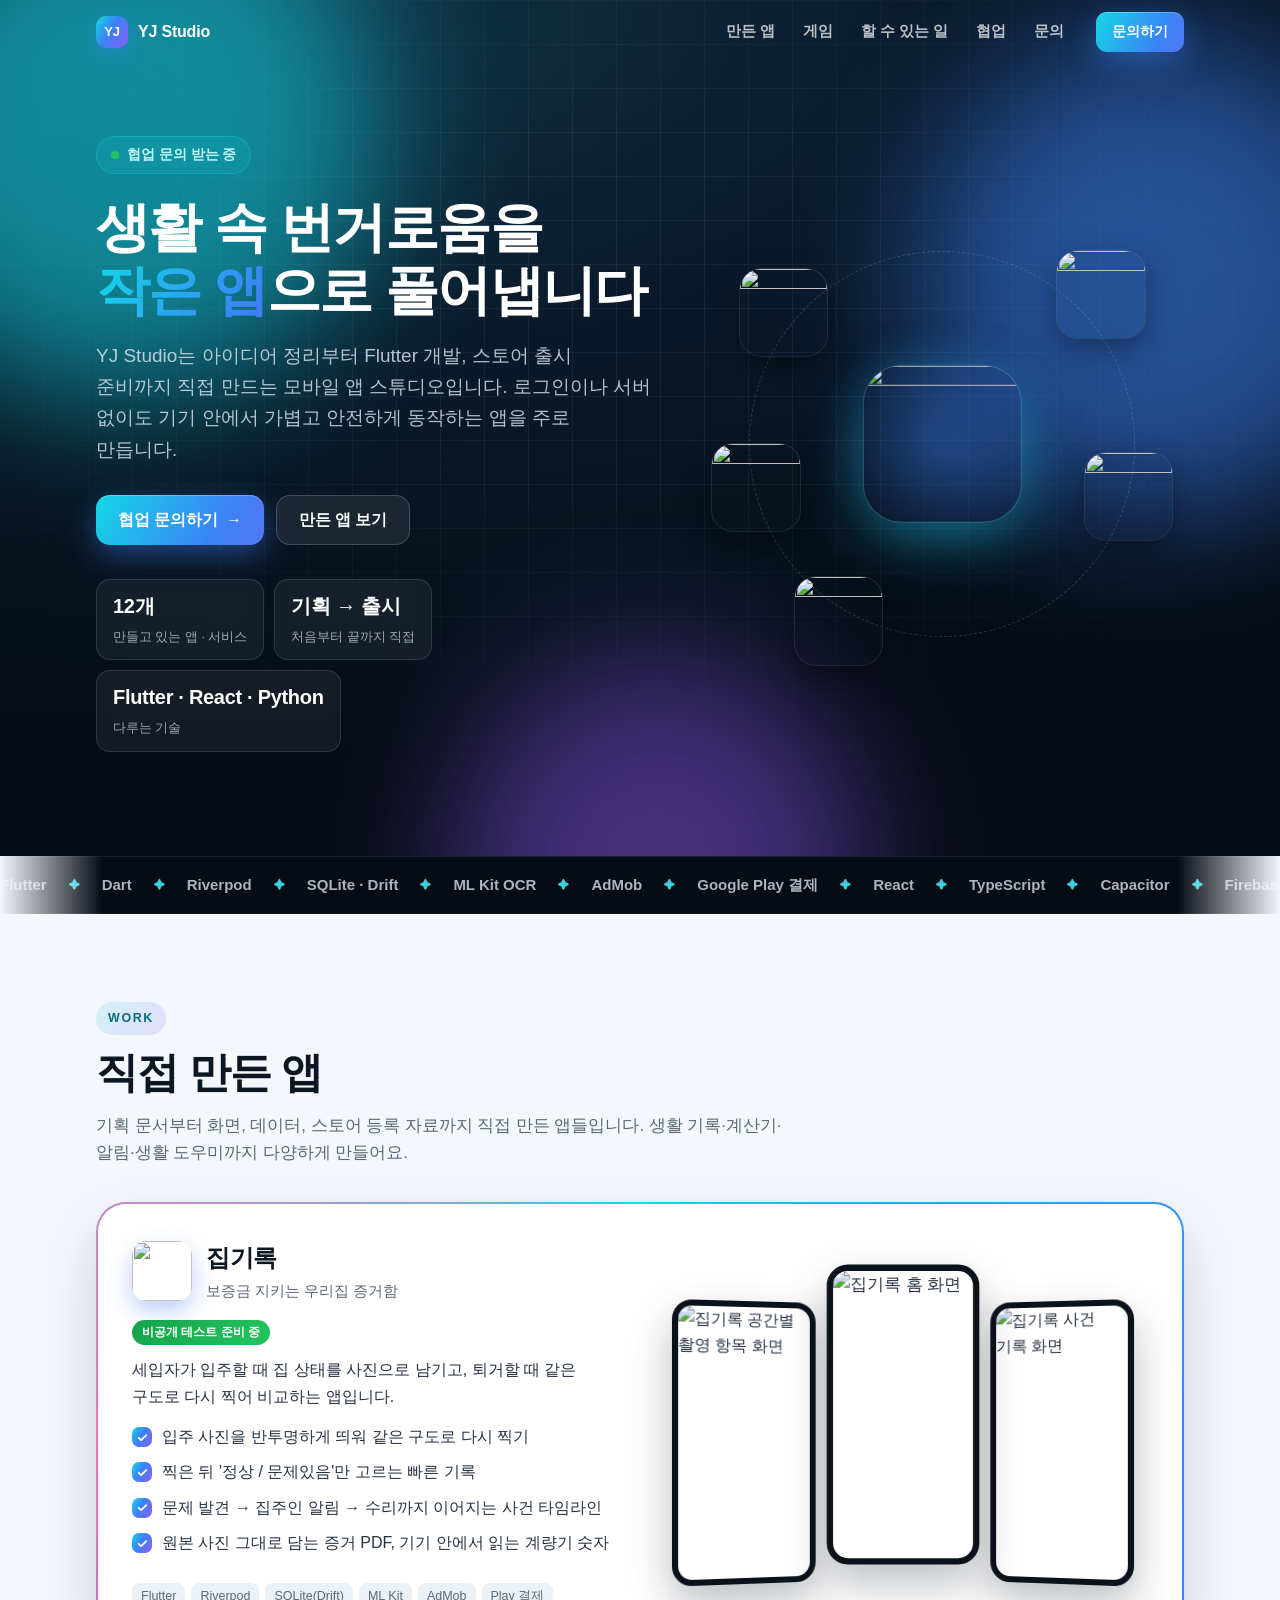
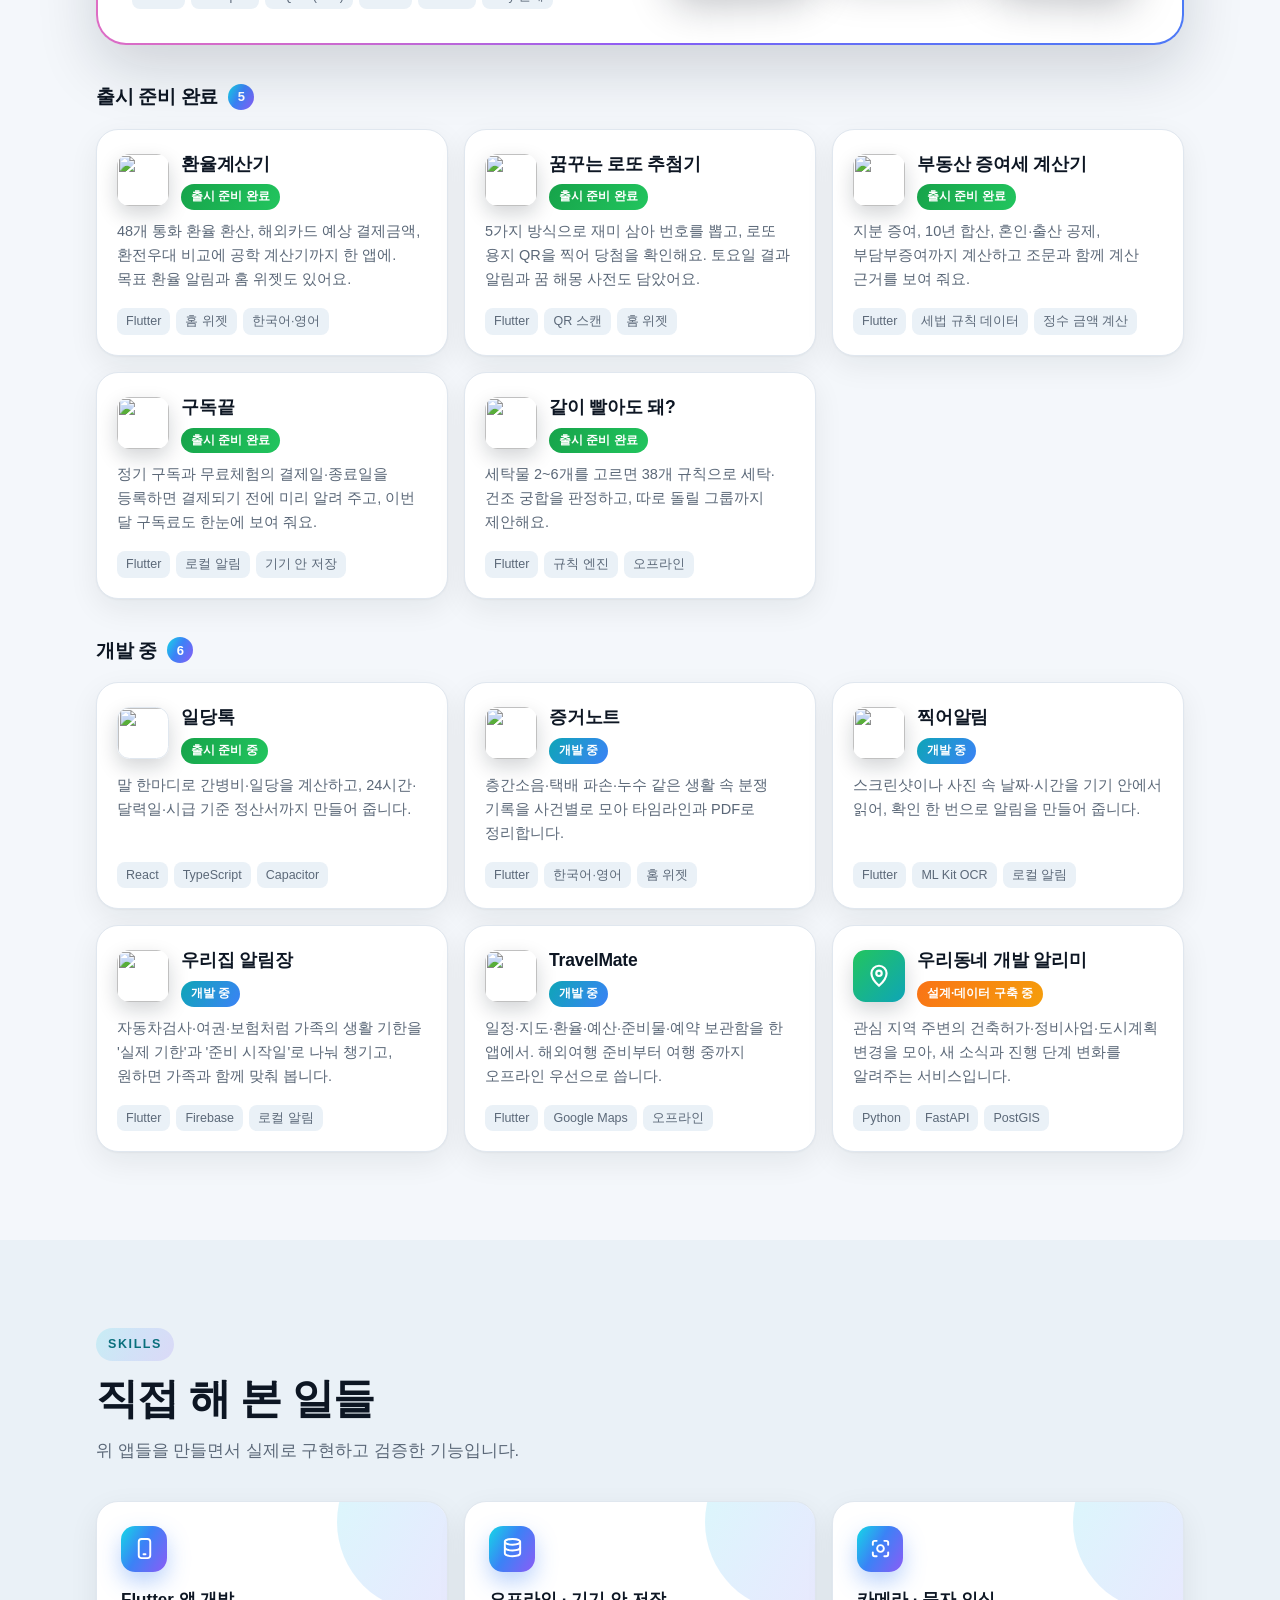
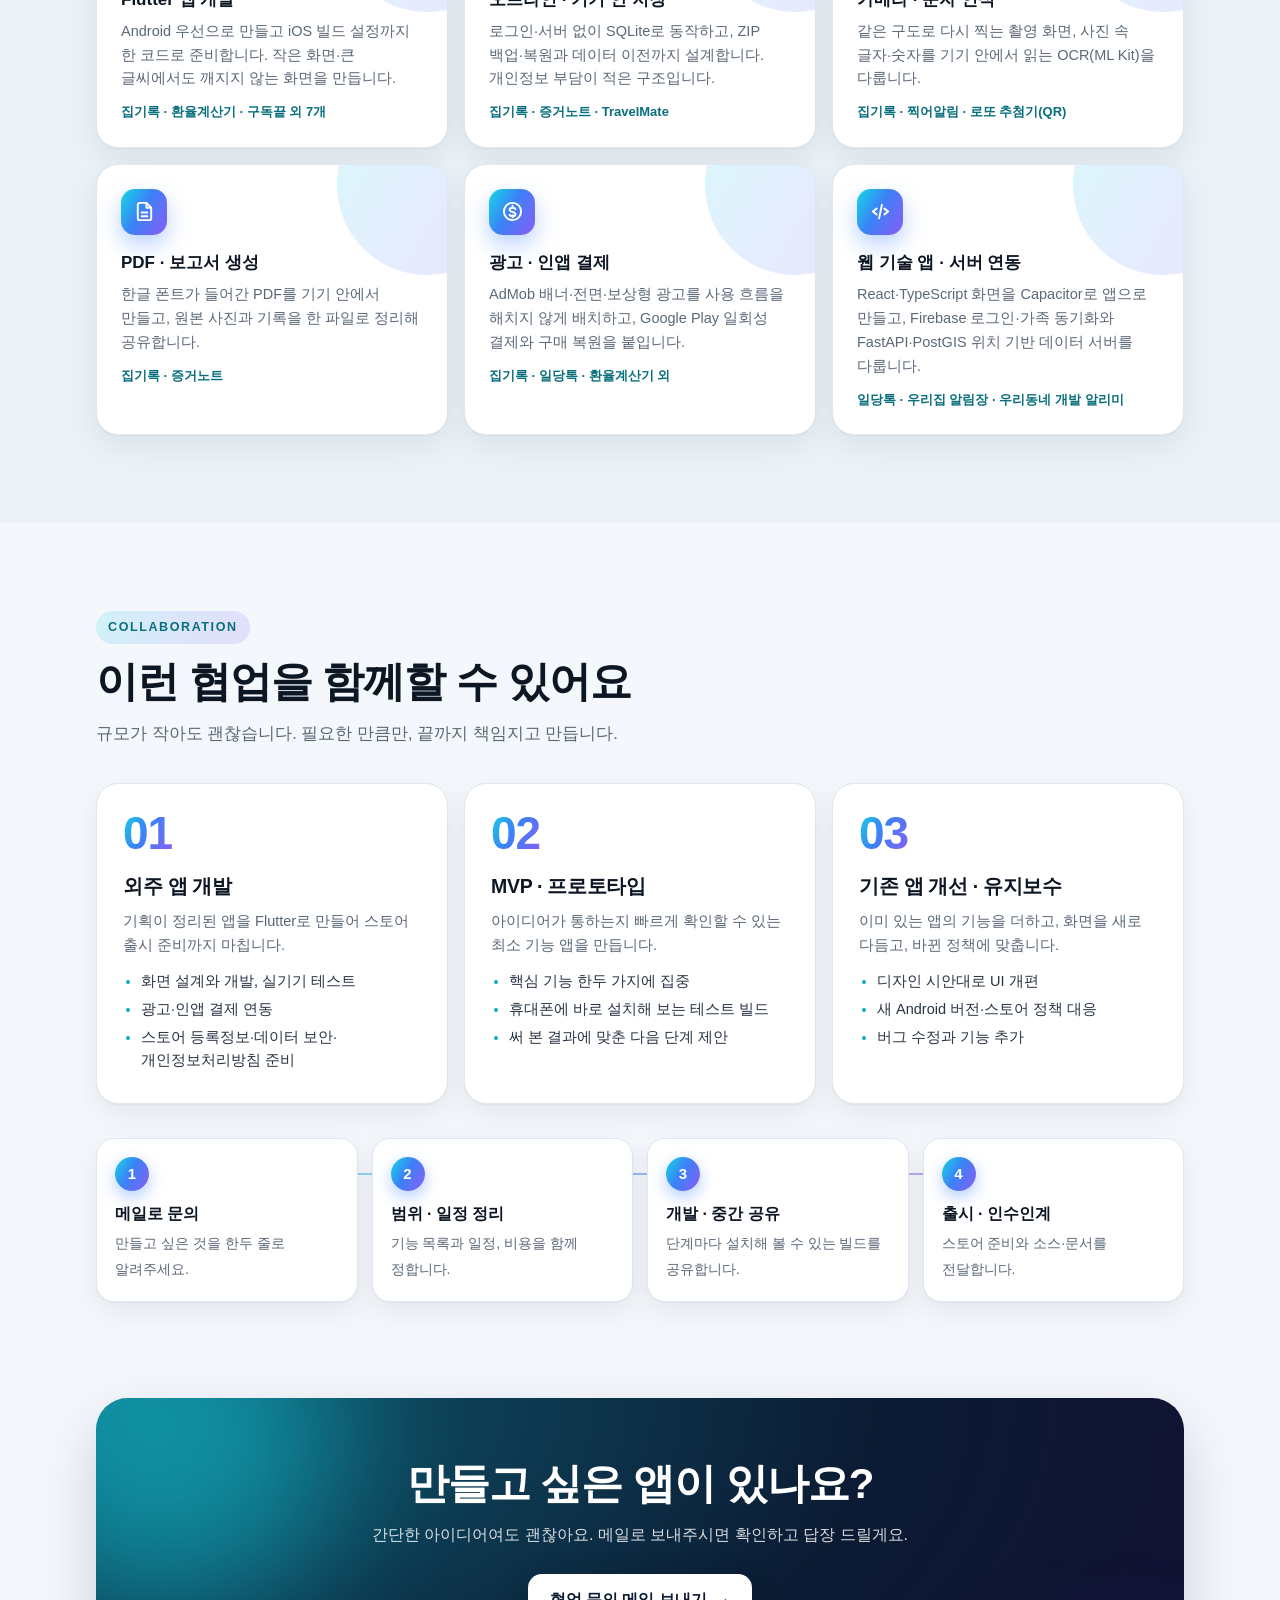
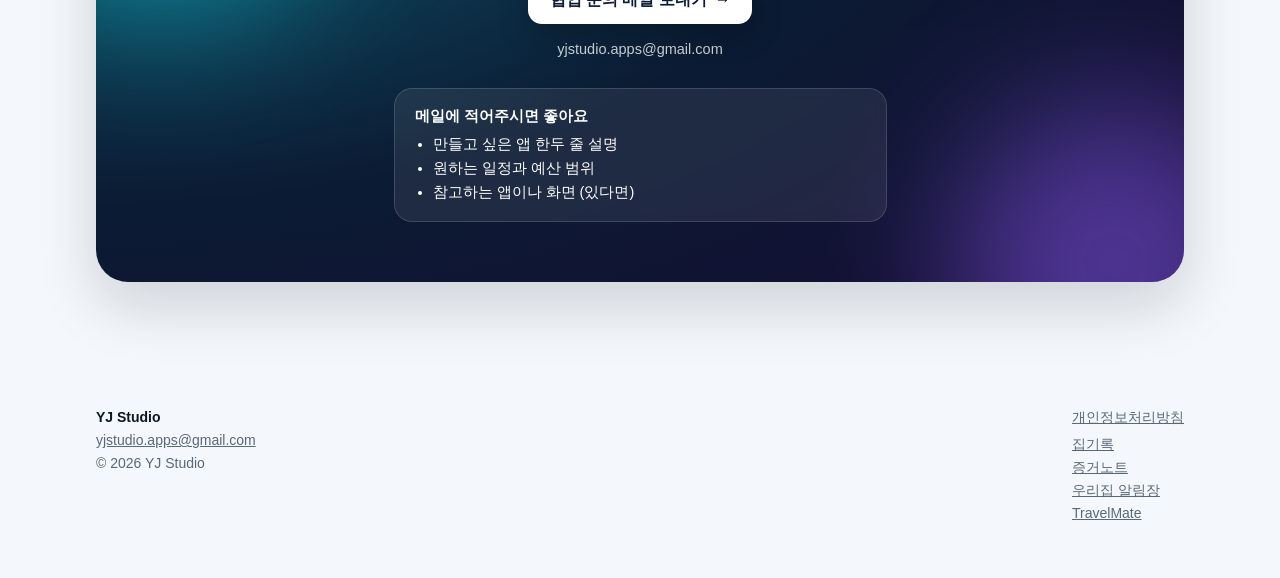
==== commit 9c124db9: "Prepare the game lineup for future additions" ====
--- a/index.html
+++ b/index.html
@@ -23,7 +23,7 @@
       <a class="brand" href="#top"><span class="brand-mark" aria-hidden="true">YJ</span>YJ Studio</a>
       <div class="nav-links">
         <a href="#apps">만든 앱</a>
-        <a href="games/">게임</a>
+        <a class="nav-games" href="games/">게임</a>
         <a href="#skills">할 수 있는 일</a>
         <a href="#work">협업</a>
         <a href="#contact">문의</a>
--- a/assets/site.css
+++ b/assets/site.css
@@ -0,0 +1,382 @@
+:root {
+  --bg: #f4f7fb;
+  --bg-2: #eaf1f7;
+  --card: #ffffff;
+  --ink: #0d1623;
+  --text: #283444;
+  --muted: #5b6878;
+  --line: #e0e7ef;
+  --accent: #0ea5b7;
+  --accent-ink: #0a6f7c;
+  --accent-soft: rgba(14, 165, 183, 0.1);
+  --grad: linear-gradient(120deg, #14d8e6 0%, #3b82f6 45%, #8b5cf6 100%);
+  --grad-soft: linear-gradient(120deg, rgba(20, 216, 230, 0.16), rgba(59, 130, 246, 0.14), rgba(139, 92, 246, 0.16));
+  --shadow: 0 1px 2px rgba(13, 22, 35, 0.04), 0 10px 30px rgba(13, 22, 35, 0.07);
+  --shadow-lg: 0 24px 60px rgba(13, 22, 35, 0.16);
+  --radius: 22px;
+}
+
+@media (prefers-color-scheme: dark) {
+  :root {
+    --bg: #080d14;
+    --bg-2: #0c131c;
+    --card: #111a25;
+    --ink: #f1f5f9;
+    --text: #d3dce6;
+    --muted: #92a0af;
+    --line: #1f2b39;
+    --accent: #3fd0de;
+    --accent-ink: #8fe6ef;
+    --accent-soft: rgba(63, 208, 222, 0.12);
+    --shadow: 0 1px 2px rgba(0, 0, 0, 0.4), 0 10px 30px rgba(0, 0, 0, 0.35);
+    --shadow-lg: 0 24px 60px rgba(0, 0, 0, 0.5);
+  }
+}
+
+* { box-sizing: border-box; }
+html { -webkit-text-size-adjust: 100%; scroll-behavior: smooth; }
+
+body {
+  margin: 0;
+  background: var(--bg);
+  color: var(--text);
+  font-family: "Pretendard Variable", Pretendard, -apple-system, BlinkMacSystemFont, "Apple SD Gothic Neo",
+    "Noto Sans KR", "Malgun Gothic", "Segoe UI", Roboto, sans-serif;
+  line-height: 1.65;
+  word-break: keep-all;
+  overflow-wrap: anywhere;
+  overflow-x: hidden;
+}
+
+a { color: inherit; }
+img { max-width: 100%; height: auto; display: block; }
+.wrap { max-width: 1120px; margin: 0 auto; padding: 0 16px; }
+:focus-visible { outline: 3px solid var(--accent); outline-offset: 3px; border-radius: 8px; }
+
+.grad-text {
+  background: var(--grad);
+  -webkit-background-clip: text; background-clip: text;
+  color: transparent;
+}
+
+/* ── 상단 바 (첫 화면 위에서는 투명, 내리면 유리처럼) ── */
+.nav {
+  position: fixed; inset: 0 0 auto 0; z-index: 20;
+  transition: background 0.25s ease, border-color 0.25s ease;
+  border-bottom: 1px solid transparent;
+}
+.nav.scrolled {
+  background: rgba(7, 12, 20, 0.72);
+  backdrop-filter: saturate(160%) blur(14px);
+  -webkit-backdrop-filter: saturate(160%) blur(14px);
+  border-bottom-color: rgba(255, 255, 255, 0.08);
+}
+.nav .wrap { display: flex; align-items: center; gap: 16px; height: 64px; }
+.brand { display: flex; align-items: center; gap: 10px; text-decoration: none; font-weight: 800; color: #fff; letter-spacing: -0.2px; }
+.brand-mark {
+  width: 32px; height: 32px; border-radius: 10px; background: var(--grad);
+  color: #fff; display: grid; place-items: center; font-size: 13px; font-weight: 800;
+  box-shadow: 0 6px 18px rgba(59, 130, 246, 0.45);
+}
+.nav-links { margin-left: auto; display: flex; gap: 4px; }
+.nav-links a { text-decoration: none; color: rgba(255, 255, 255, 0.72); font-size: 14.5px; font-weight: 600; padding: 8px 12px; border-radius: 10px; }
+.nav-links a:hover { color: #fff; background: rgba(255, 255, 255, 0.08); }
+.nav-cta { margin-left: 4px; }
+@media (max-width: 680px) {
+  .nav .wrap { gap: 8px; }
+  .nav-links a:not(.nav-games) { display: none; }
+  .nav-games { display: inline-flex; align-items: center; min-height: 44px; }
+}
+
+/* ── 버튼 ── */
+.btn {
+  position: relative; display: inline-flex; align-items: center; justify-content: center; gap: 8px;
+  min-height: 50px; padding: 0 22px; border-radius: 14px;
+  font-weight: 700; font-size: 15.5px; text-decoration: none; border: 0;
+  transition: transform 0.18s ease, box-shadow 0.18s ease, background 0.18s ease;
+}
+.btn:hover { transform: translateY(-2px); }
+.btn-glow {
+  color: #fff; background: var(--grad); background-size: 160% 160%;
+  box-shadow: 0 10px 30px rgba(59, 130, 246, 0.45), inset 0 1px 0 rgba(255, 255, 255, 0.25);
+  animation: shift 6s ease infinite;
+}
+.btn-glow:hover { box-shadow: 0 14px 40px rgba(59, 130, 246, 0.6), inset 0 1px 0 rgba(255, 255, 255, 0.25); }
+.btn-glass { color: #fff; background: rgba(255, 255, 255, 0.08); border: 1px solid rgba(255, 255, 255, 0.18); backdrop-filter: blur(8px); }
+.btn-glass:hover { background: rgba(255, 255, 255, 0.14); }
+.btn-white { color: #0b1b33; background: #fff; box-shadow: 0 10px 30px rgba(0, 0, 0, 0.25); }
+.btn-sm { min-height: 40px; padding: 0 16px; font-size: 14px; border-radius: 11px; }
+.btn .arrow { transition: transform 0.18s ease; }
+.btn:hover .arrow { transform: translateX(3px); }
+
+@keyframes shift { 0%, 100% { background-position: 0% 50%; } 50% { background-position: 100% 50%; } }
+
+/* ── 첫 화면 (라이트·다크 모두 어두운 무대) ── */
+.hero {
+  position: relative; overflow: hidden; isolation: isolate;
+  background: radial-gradient(120% 90% at 20% 0%, #10364a 0%, #0a1a2b 45%, #060b14 100%);
+  color: #d9e6f2; padding: 136px 0 104px;
+}
+.hero::before {
+  content: ""; position: absolute; inset: 0; z-index: -1;
+  background-image:
+    linear-gradient(rgba(255, 255, 255, 0.05) 1px, transparent 1px),
+    linear-gradient(90deg, rgba(255, 255, 255, 0.05) 1px, transparent 1px);
+  background-size: 44px 44px;
+  mask-image: radial-gradient(80% 70% at 50% 35%, #000 30%, transparent 80%);
+  -webkit-mask-image: radial-gradient(80% 70% at 50% 35%, #000 30%, transparent 80%);
+}
+.blob { position: absolute; z-index: -1; border-radius: 50%; filter: blur(70px); opacity: 0.55; pointer-events: none; }
+.hero .b1 { width: 520px; height: 520px; left: -140px; top: -120px; background: #14d8e6; animation: float1 16s ease-in-out infinite; }
+.hero .b2 { width: 480px; height: 480px; right: -120px; top: 40px; background: #3b82f6; animation: float2 18s ease-in-out infinite; }
+.hero .b3 { width: 420px; height: 420px; left: 35%; bottom: -220px; background: #8b5cf6; opacity: 0.45; animation: float1 20s ease-in-out infinite reverse; }
+@keyframes float1 { 0%, 100% { transform: translate(0, 0) scale(1); } 50% { transform: translate(60px, 40px) scale(1.12); } }
+@keyframes float2 { 0%, 100% { transform: translate(0, 0) scale(1); } 50% { transform: translate(-50px, 60px) scale(0.92); } }
+
+.hero .wrap { display: grid; grid-template-columns: minmax(0, 1.15fr) minmax(0, 1fr); gap: 48px; align-items: center; }
+.pill {
+  display: inline-flex; align-items: center; gap: 8px;
+  font-size: 13.5px; font-weight: 700; color: #bff5fb;
+  background: rgba(20, 216, 230, 0.12); border: 1px solid rgba(20, 216, 230, 0.3);
+  padding: 7px 14px; border-radius: 999px;
+}
+.pill .dot { width: 8px; height: 8px; border-radius: 50%; background: #22c55e; animation: ping 2s ease-out infinite; }
+@keyframes ping { 0% { box-shadow: 0 0 0 0 rgba(34, 197, 94, 0.55); } 100% { box-shadow: 0 0 0 10px rgba(34, 197, 94, 0); } }
+.hero h1 {
+  font-size: clamp(34px, 5vw, 54px); line-height: 1.16; letter-spacing: -1.6px;
+  color: #fff; margin: 22px 0 18px; font-weight: 800;
+}
+.hero h1 .grad-text { background-size: 200% 200%; animation: shift 8s ease infinite; }
+.lead { font-size: clamp(16px, 2vw, 19px); color: rgba(217, 230, 242, 0.82); margin: 0 0 30px; max-width: 34em; }
+.hero-actions { display: flex; flex-wrap: wrap; gap: 12px; }
+
+.stats { display: flex; flex-wrap: wrap; gap: 10px; margin-top: 34px; }
+.stat {
+  background: rgba(255, 255, 255, 0.06); border: 1px solid rgba(255, 255, 255, 0.12);
+  border-radius: 14px; padding: 10px 16px; backdrop-filter: blur(6px);
+}
+.stat strong { display: block; font-size: 20px; color: #fff; letter-spacing: -0.3px; }
+.stat span { font-size: 12.5px; color: rgba(217, 230, 242, 0.7); }
+
+/* 떠다니는 아이콘 무대 */
+.orbit { position: relative; aspect-ratio: 1; max-width: 460px; width: 100%; justify-self: center; }
+.orbit::before {
+  content: ""; position: absolute; inset: 8%; border-radius: 50%;
+  border: 1px dashed rgba(255, 255, 255, 0.16);
+  animation: spin 60s linear infinite;
+}
+.orbit::after {
+  content: ""; position: absolute; inset: 24%; border-radius: 50%;
+  background: radial-gradient(circle, rgba(59, 130, 246, 0.4), transparent 70%);
+  filter: blur(12px);
+}
+@keyframes spin { to { transform: rotate(360deg); } }
+.orbit .hub { position: absolute; left: 50%; top: 50%; width: 34%; transform: translate(-50%, -50%); z-index: 2; }
+.orbit .hub img { width: 100%; border-radius: 24%; box-shadow: 0 20px 60px rgba(20, 216, 230, 0.35), 0 0 0 1px rgba(255, 255, 255, 0.15); }
+.orbit .sat { position: absolute; width: 19%; z-index: 1; animation: bob 6s ease-in-out infinite; }
+.orbit .sat img { width: 100%; border-radius: 24%; box-shadow: 0 12px 30px rgba(0, 0, 0, 0.35), 0 0 0 1px rgba(255, 255, 255, 0.12); }
+.orbit .s1 { left: 6%; top: 12%; animation-delay: -1s; }
+.orbit .s2 { right: 6%; top: 8%; animation-delay: -2s; }
+.orbit .s3 { right: 0%; top: 52%; animation-delay: -3s; }
+.orbit .s4 { left: 18%; bottom: 2%; animation-delay: -4s; }
+.orbit .s5 { left: 0%; top: 50%; animation-delay: -5s; }
+.orbit .s6 { right: 20%; bottom: 0%; animation-delay: -2.5s; }
+@keyframes bob { 0%, 100% { transform: translateY(0) rotate(-3deg); } 50% { transform: translateY(-14px) rotate(3deg); } }
+
+@media (max-width: 860px) {
+  .hero { padding: 104px 0 64px; }
+  .hero .wrap { grid-template-columns: minmax(0, 1fr); gap: 36px; }
+  .orbit { max-width: 330px; }
+}
+
+/* ── 기술 띠 ── */
+.marquee {
+  position: relative; overflow: hidden; background: #060b14; color: rgba(217, 230, 242, 0.78);
+  border-top: 1px solid rgba(255, 255, 255, 0.06); border-bottom: 1px solid rgba(255, 255, 255, 0.06);
+  mask-image: linear-gradient(90deg, transparent, #000 8%, #000 92%, transparent);
+  -webkit-mask-image: linear-gradient(90deg, transparent, #000 8%, #000 92%, transparent);
+}
+.marquee-track { display: flex; width: max-content; padding: 16px 0; animation: marquee 40s linear infinite; }
+.marquee-track span { font-weight: 700; font-size: 15px; white-space: nowrap; display: inline-flex; align-items: center; }
+.marquee-track span::after { content: "✦"; color: #3fd0de; font-size: 11px; margin: 0 22px; }
+@keyframes marquee { to { transform: translateX(-50%); } }
+
+/* ── 공통 섹션 ── */
+.section { padding: 88px 0; position: relative; }
+.section.alt { background: var(--bg-2); }
+.kicker {
+  display: inline-block; font-size: 12.5px; font-weight: 800; letter-spacing: 1.6px;
+  margin: 0 0 12px; padding: 6px 12px; border-radius: 999px;
+  background: var(--grad-soft); color: var(--accent-ink);
+}
+.section h2 { font-size: clamp(28px, 4vw, 42px); line-height: 1.25; letter-spacing: -1px; color: var(--ink); margin: 0 0 12px; font-weight: 800; }
+.section .sub { color: var(--muted); margin: 0 0 36px; max-width: 42em; font-size: 16.5px; }
+
+/* ── 대표 사례 ── */
+@property --angle { syntax: "<angle>"; inherits: false; initial-value: 0deg; }
+.feature {
+  position: relative; display: grid; grid-template-columns: minmax(0, 1fr) minmax(0, 1fr); gap: 36px; align-items: center;
+  border-radius: 30px; padding: 34px; box-shadow: var(--shadow-lg); margin-bottom: 30px;
+  border: 2px solid transparent;
+  background:
+    linear-gradient(var(--card), var(--card)) padding-box,
+    conic-gradient(from var(--angle), #14d8e6, #3b82f6, #8b5cf6, #f472b6, #14d8e6) border-box;
+  animation: rotate 8s linear infinite;
+}
+@keyframes rotate { to { --angle: 360deg; } }
+.feature-head { display: flex; align-items: center; gap: 14px; margin-bottom: 14px; }
+.feature-head img { width: 60px; height: 60px; border-radius: 24%; box-shadow: 0 10px 24px rgba(37, 99, 235, 0.3); }
+.feature h3 { font-size: 24px; margin: 0; color: var(--ink); letter-spacing: -0.4px; }
+.feature .tagline { margin: 2px 0 0; color: var(--muted); font-size: 14.5px; }
+.feature p { margin: 0 0 14px; }
+.checks { list-style: none; padding: 0; margin: 0 0 20px; display: grid; gap: 9px; }
+.checks li { position: relative; padding-left: 30px; }
+.checks li::before {
+  content: ""; position: absolute; left: 0; top: 3px; width: 20px; height: 20px; border-radius: 7px;
+  background: url("data:image/svg+xml,%3Csvg xmlns='http://www.w3.org/2000/svg' viewBox='0 0 24 24' fill='none' stroke='white' stroke-width='3.2' stroke-linecap='round' stroke-linejoin='round'%3E%3Cpath d='M5 12.5l4.5 4.5L19 7.5'/%3E%3C/svg%3E") center / 13px no-repeat, var(--grad);
+}
+.phones { display: grid; grid-template-columns: repeat(3, minmax(0, 1fr)); gap: 14px; width: 100%; max-width: 460px; justify-self: center; padding-top: 18px; perspective: 1200px; }
+.phones img {
+  width: 100%; border-radius: 20px; border: 6px solid #0b121c; background: #fff;
+  box-shadow: 0 18px 40px rgba(13, 22, 35, 0.28);
+  transition: transform 0.4s ease;
+}
+.phones img:nth-child(1) { transform: rotateY(16deg) translateY(10px); }
+.phones img:nth-child(2) { transform: translateY(-18px) scale(1.06); position: relative; z-index: 1; }
+.phones img:nth-child(3) { transform: rotateY(-16deg) translateY(10px); }
+.feature:hover .phones img:nth-child(1), .feature:hover .phones img:nth-child(3) { transform: none; }
+@media (max-width: 860px) {
+  .feature { grid-template-columns: minmax(0, 1fr); padding: 22px; gap: 22px; }
+  .phones { gap: 8px; }
+  .phones img { border-width: 4px; border-radius: 14px; }
+}
+
+/* ── 앱 목록 ── */
+.grid { display: grid; grid-template-columns: repeat(3, minmax(0, 1fr)); gap: 16px; }
+@media (max-width: 900px) { .grid { grid-template-columns: repeat(2, minmax(0, 1fr)); } }
+@media (max-width: 560px) { .grid { grid-template-columns: minmax(0, 1fr); } }
+
+.app {
+  position: relative; background: var(--card); border: 1px solid var(--line); border-radius: var(--radius);
+  padding: 20px; display: flex; flex-direction: column; gap: 10px; box-shadow: var(--shadow);
+  transition: transform 0.22s ease, box-shadow 0.22s ease;
+}
+.app:hover { transform: translateY(-6px); box-shadow: var(--shadow-lg); }
+.app::before {
+  content: ""; position: absolute; inset: -1px; border-radius: inherit; padding: 2px;
+  background: var(--grad); opacity: 0; transition: opacity 0.22s ease; pointer-events: none;
+  -webkit-mask: linear-gradient(#000 0 0) content-box, linear-gradient(#000 0 0);
+  -webkit-mask-composite: xor; mask-composite: exclude;
+}
+.app:hover::before { opacity: 1; }
+.app-top { display: flex; gap: 12px; align-items: center; }
+.app-top img, .app-glyph { width: 52px; height: 52px; border-radius: 24%; flex: none; box-shadow: 0 8px 20px rgba(13, 22, 35, 0.18); }
+.app-top img.light { border: 1px solid var(--line); }
+.app-glyph { display: grid; place-items: center; background: linear-gradient(135deg, #22c55e, #0ea5b7); color: #fff; }
+.app h3 { margin: 0 0 4px; font-size: 17.5px; color: var(--ink); letter-spacing: -0.2px; }
+.app .one { margin: 0; color: var(--muted); font-size: 14.5px; }
+.status { font-size: 12px; font-weight: 700; padding: 3px 10px; border-radius: 999px; width: fit-content; display: inline-block; color: #fff; }
+.status.ready { background: linear-gradient(120deg, #16a34a, #22c55e); }
+.status.dev { background: linear-gradient(120deg, #0ea5b7, #3b82f6); }
+.status.plan { background: linear-gradient(120deg, #f97316, #f59e0b); }
+.tags { display: flex; flex-wrap: wrap; gap: 6px; margin-top: auto; padding-top: 6px; }
+.tags span { font-size: 12.5px; color: var(--muted); background: var(--bg-2); padding: 3px 9px; border-radius: 8px; }
+
+.group-title {
+  display: flex; align-items: center; gap: 10px; margin: 36px 0 16px;
+  font-size: 19px; color: var(--ink); letter-spacing: -0.3px;
+}
+.group-title span {
+  font-size: 13px; font-weight: 800; color: #fff; background: var(--grad);
+  min-width: 26px; height: 26px; padding: 0 8px; border-radius: 999px; display: inline-grid; place-items: center;
+}
+
+/* ── 할 수 있는 일 ── */
+.skills { display: grid; grid-template-columns: repeat(3, minmax(0, 1fr)); gap: 16px; }
+@media (max-width: 900px) { .skills { grid-template-columns: repeat(2, minmax(0, 1fr)); } }
+@media (max-width: 560px) { .skills { grid-template-columns: minmax(0, 1fr); } }
+.skill {
+  position: relative; overflow: hidden; background: var(--card); border: 1px solid var(--line);
+  border-radius: var(--radius); padding: 24px; box-shadow: var(--shadow);
+  transition: transform 0.22s ease, box-shadow 0.22s ease;
+}
+.skill:hover { transform: translateY(-4px); box-shadow: var(--shadow-lg); }
+.skill::after {
+  content: ""; position: absolute; width: 180px; height: 180px; right: -70px; top: -70px; border-radius: 50%;
+  background: var(--grad-soft); transition: transform 0.4s ease; pointer-events: none;
+}
+.skill:hover::after { transform: scale(1.4); }
+.skill .ic {
+  position: relative; z-index: 1; width: 46px; height: 46px; border-radius: 14px; display: grid; place-items: center;
+  background: var(--grad); color: #fff; margin-bottom: 14px; box-shadow: 0 10px 22px rgba(59, 130, 246, 0.35);
+}
+.skill .ic svg { width: 23px; height: 23px; }
+.skill h3 { position: relative; z-index: 1; margin: 0 0 6px; font-size: 17px; color: var(--ink); }
+.skill p { position: relative; z-index: 1; margin: 0; font-size: 14.5px; color: var(--muted); }
+.skill .where { position: relative; z-index: 1; display: block; margin-top: 10px; font-size: 13px; color: var(--accent-ink); font-weight: 700; }
+
+/* ── 협업 ── */
+.offers { display: grid; grid-template-columns: repeat(3, minmax(0, 1fr)); gap: 16px; margin-bottom: 34px; }
+@media (max-width: 860px) { .offers { grid-template-columns: minmax(0, 1fr); } }
+.offer {
+  position: relative; background: var(--card); border: 1px solid var(--line); border-radius: var(--radius);
+  padding: 26px; box-shadow: var(--shadow); transition: transform 0.22s ease, box-shadow 0.22s ease;
+}
+.offer:hover { transform: translateY(-4px); box-shadow: var(--shadow-lg); }
+.offer .num { font-size: 46px; font-weight: 800; line-height: 1; letter-spacing: -1px; }
+.offer h3 { margin: 12px 0 8px; font-size: 19.5px; color: var(--ink); letter-spacing: -0.3px; }
+.offer p { margin: 0 0 12px; color: var(--muted); font-size: 14.5px; }
+.offer ul { margin: 0; padding-left: 18px; font-size: 14.5px; }
+.offer li { margin: 4px 0; }
+.offer li::marker { color: var(--accent); }
+
+.steps { list-style: none; padding: 0; margin: 0; display: grid; grid-template-columns: repeat(4, minmax(0, 1fr)); gap: 14px; counter-reset: s; position: relative; }
+.steps::before {
+  content: ""; position: absolute; left: 8%; right: 8%; top: 35px; height: 2px;
+  background: var(--grad); opacity: 0.5;
+}
+.steps li { counter-increment: s; position: relative; min-width: 0; background: var(--card); border: 1px solid var(--line); border-radius: 18px; padding: 18px; box-shadow: var(--shadow); }
+.steps li::before {
+  content: counter(s); display: grid; place-items: center; width: 34px; height: 34px; border-radius: 50%;
+  background: var(--grad); color: #fff; font-weight: 800; font-size: 15px; margin-bottom: 10px;
+  box-shadow: 0 6px 16px rgba(59, 130, 246, 0.4);
+}
+.steps strong { display: block; color: var(--ink); margin-bottom: 2px; }
+.steps span { font-size: 14px; color: var(--muted); }
+@media (max-width: 860px) { .steps { grid-template-columns: repeat(2, minmax(0, 1fr)); } .steps::before { display: none; } }
+@media (max-width: 480px) { .steps { grid-template-columns: minmax(0, 1fr); } }
+
+/* ── 문의 ── */
+.contact {
+  position: relative; overflow: hidden; isolation: isolate;
+  border-radius: 32px; padding: 60px 28px; text-align: center; color: #fff;
+  background: radial-gradient(120% 140% at 0% 0%, #0f5f75, #0b1b33 60%, #140f33);
+  box-shadow: var(--shadow-lg);
+}
+.contact .b1 { width: 340px; height: 340px; left: -100px; top: -120px; background: #14d8e6; opacity: 0.45; animation: float1 16s ease-in-out infinite; }
+.contact .b2 { width: 320px; height: 320px; right: -90px; bottom: -140px; background: #8b5cf6; opacity: 0.5; animation: float2 18s ease-in-out infinite; }
+.contact h2 { color: #fff; margin: 0 0 12px; font-size: clamp(28px, 4vw, 42px); letter-spacing: -1px; font-weight: 800; }
+.contact p { color: rgba(255, 255, 255, 0.84); margin: 0 auto 26px; max-width: 34em; }
+.mail { display: block; margin-top: 14px; font-size: 14.5px; color: rgba(255, 255, 255, 0.8); }
+.hint { margin: 26px auto 0; max-width: 34em; text-align: left; background: rgba(255, 255, 255, 0.08); border: 1px solid rgba(255, 255, 255, 0.14); border-radius: 18px; padding: 16px 20px; font-size: 14.5px; backdrop-filter: blur(6px); }
+.hint strong { display: block; margin-bottom: 4px; }
+.hint ul { margin: 0; padding-left: 18px; }
+
+/* ── 바닥 ── */
+.foot { padding: 36px 0 52px; color: var(--muted); font-size: 14px; }
+.foot .wrap { display: flex; flex-wrap: wrap; gap: 12px 24px; justify-content: space-between; }
+.foot a { color: var(--muted); }
+.foot ul { list-style: none; padding: 0; margin: 4px 0 0; }
+
+/* ── 스크롤 등장 (스크립트가 켜졌을 때만 숨겼다가 보여 준다) ── */
+.js .reveal { opacity: 0; transform: translateY(28px); transition: opacity 0.7s ease, transform 0.7s cubic-bezier(0.2, 0.7, 0.2, 1); }
+.js .reveal.in { opacity: 1; transform: none; }
+.js .reveal.d1 { transition-delay: 0.08s; }
+.js .reveal.d2 { transition-delay: 0.16s; }
+.js .reveal.d3 { transition-delay: 0.24s; }
+
+/* 움직임 줄이기를 켠 사용자에게는 애니메이션을 끈다 */
+@media (prefers-reduced-motion: reduce) {
+  *, *::before, *::after { animation: none !important; transition: none !important; scroll-behavior: auto !important; }
+  .js .reveal { opacity: 1; transform: none; }
+}
